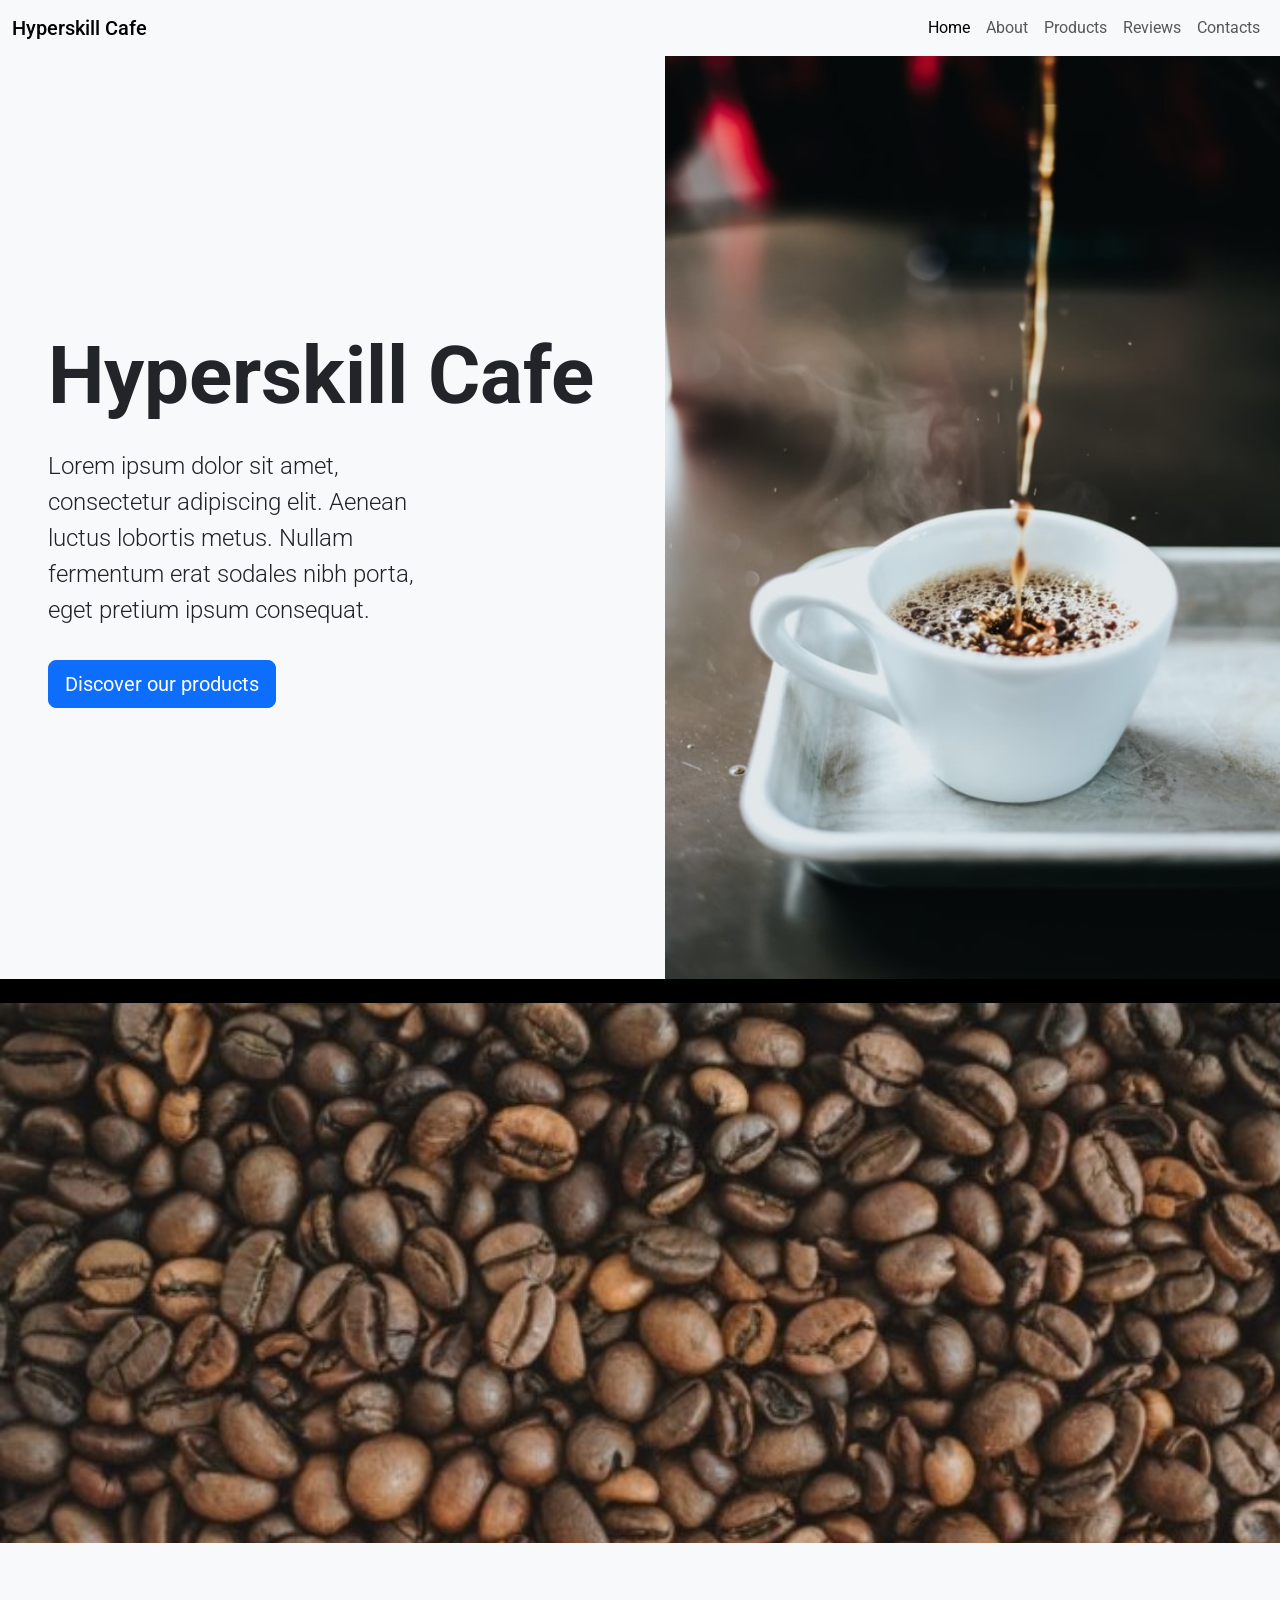
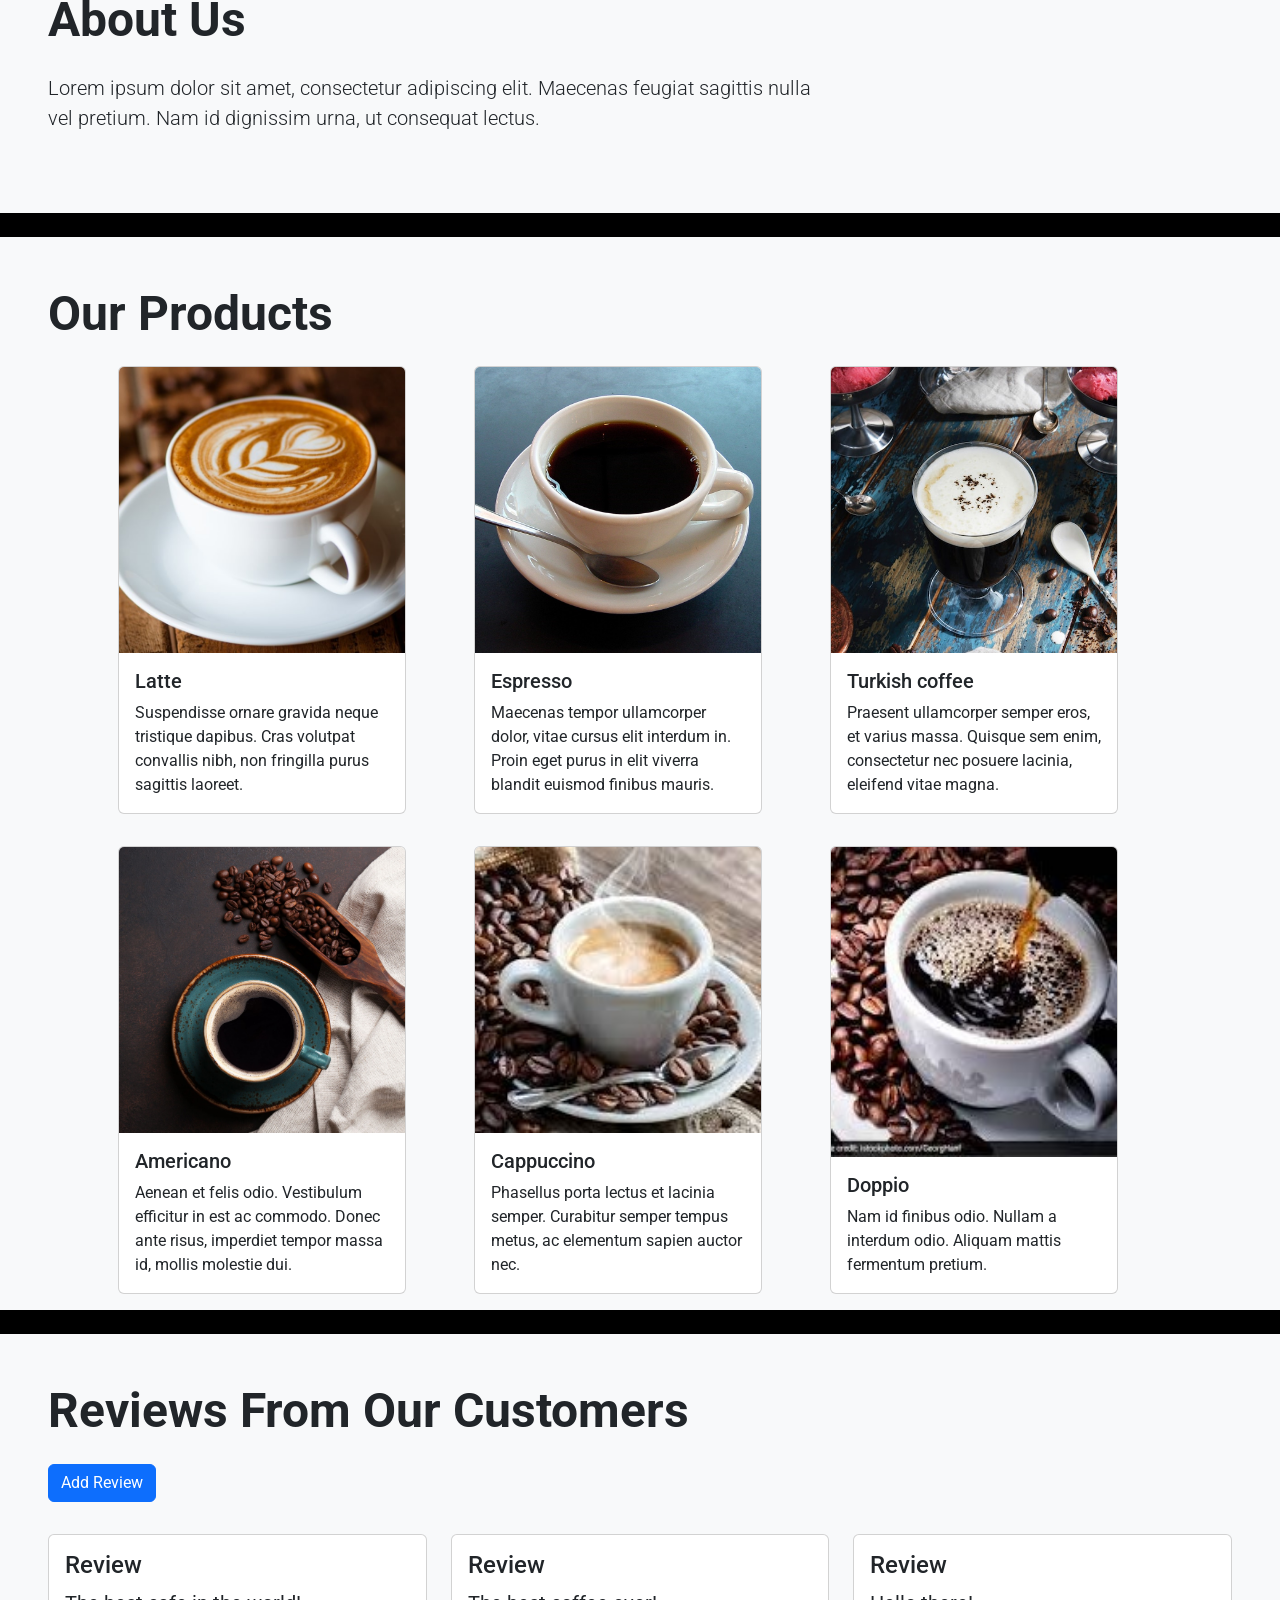
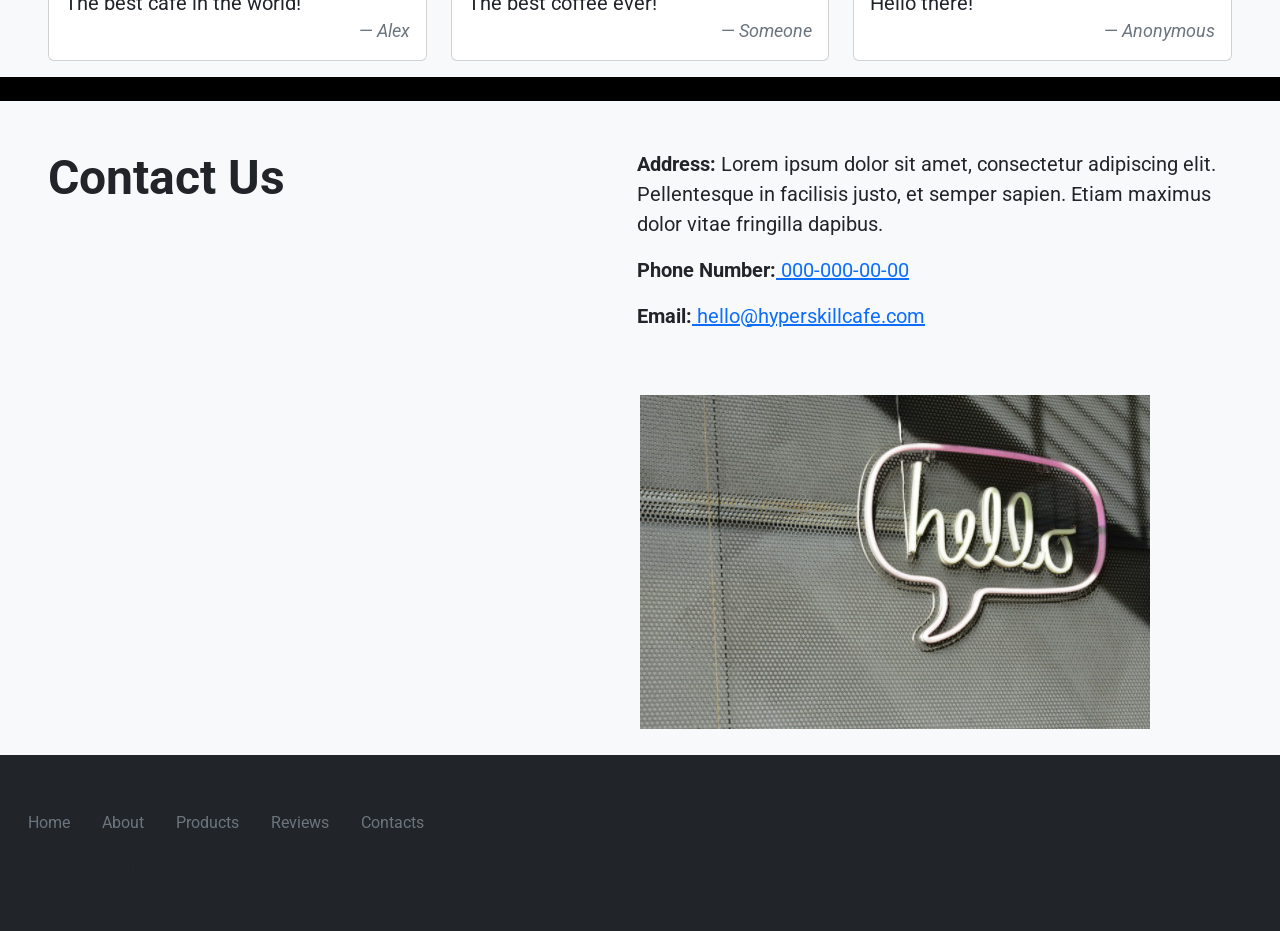
==== index.html @ ee10f549 "1" ====
<!doctype html>
<html lang="en" xmlns="http://www.w3.org/1999/html">

<head>
  <meta charset="UTF-8">
  <meta content="width=device-width, initial-scale=1" name="viewport">
  <title>Hyperskill Cafe</title>
  <link crossorigin="anonymous" href="https://cdn.jsdelivr.net/npm/bootstrap@5.1.3/dist/css/bootstrap.min.css"
        integrity="sha384-1BmE4kWBq78iYhFldvKuhfTAU6auU8tT94WrHftjDbrCEXSU1oBoqyl2QvZ6jIW3" rel="stylesheet">
  <link href="style.css" rel="stylesheet">
  <link href="https://fonts.googleapis.com" rel="preconnect">
  <link crossorigin href="https://fonts.gstatic.com" rel="preconnect">
  <link href="https://fonts.googleapis.com/css2?family=Roboto&display=swap" rel="stylesheet">
</head>
<body class="bg-black">
<header>
  <nav class="navbar navbar-expand-lg navbar-light bg-light">
    <div class="container-fluid">
      <a class="navbar-brand mb-0 h1" href="#home">Hyperskill Cafe</a>
      <button class="navbar-toggler" aria-controls="navbarSupportedContent" aria-expanded="false"
              aria-label="Toggle navigation"
              data-bs-target="#navbarSupportedContent" data-bs-toggle="collapse" type="button">
        <span class="navbar-toggler-icon"></span>
      </button>
      <div id="navbarSupportedContent" class="collapse navbar-collapse">
        <ul class="navbar-nav ms-auto mb-2 mb-lg-0">
          <li class="nav-item">
            <a class="nav-link active" aria-current="page" href="#home">Home</a>
          </li>
          <li class="nav-item">
            <a class="nav-link" href="#about">About</a>
          </li>
          <li class="nav-item">
            <a class="nav-link" href="#products">Products</a>
          </li>
          <li class="nav-item">
            <a class="nav-link" href="#reviews">Reviews</a>
          </li>
          <li class="nav-item">
            <a class="nav-link" href="#contact">Contacts</a>
          </li>
        </ul>
      </div>
    </div>
  </nav>
</header>
<main>
  <div class="container-fluid p-0">
    <!-- Home -->
    <div id=home class="container-fluid d-flex flex-column-reverse flex-md-row p-0 bg-light">
      <div class="container-fluid m-auto p-5">
        <h1 class="display-1 fw-bold">Hyperskill Cafe</h1>
        <p class="col-md-8 py-3 lead fs-4">Lorem ipsum dolor sit amet, consectetur adipiscing elit. Aenean luctus
          lobortis
          metus. Nullam fermentum erat sodales nibh porta, eget pretium ipsum consequat.</p>
        <a href="#products">
          <button class="btn btn-primary btn-lg" type="button">Discover our products</button>
        </a>
      </div>
      <div class="container-fluid p-0">
        <img class="img-fluid w-100" alt="cup of tea on the table" src="media/cafe.jpg">
      </div>
    </div>
    <!-- About -->
    <div id=about class="container-fluid d-flex flex-column p-0 bg-light mt-4">
      <div id="container-about" class="container-fluid p-0 overflow-hidden">
        <img class="img-fluid w-100" alt="coffee beans" src="media/coffee.jpg">
      </div>
      <div class="container-fluid m-auto p-5">
        <h2 class="display-5 fw-bold">About Us</h2>
        <p class="col-md-8 py-3 lead fs-5">Lorem ipsum dolor sit amet, consectetur adipiscing elit. Maecenas feugiat
          sagittis nulla vel pretium. Nam id
          dignissim urna, ut consequat lectus.</p>
      </div>
    </div>
    <!-- Products -->
    <div id="products" class="container-fluid d-flex flex-column p-0 bg-light mt-4">
      <h2 class="display-5 fw-bold pt-5 px-5">Our Products</h2>
      <div class="container px-5">
        <div class="row">
          <div class="col-lg-4 col-md-6 py-3">
            <div class="card h-100" style="width: 18rem;">
              <img class="card-img-top img-fluid h-100" alt="coffee 1" src="media/c1.jpg">
              <div class="card-body">
                <h5 class="card-title">Latte</h5>
                <p class="card-text">Suspendisse ornare gravida neque tristique dapibus. Cras volutpat convallis nibh,
                  non fringilla purus sagittis laoreet.</p>
              </div>
            </div>
          </div>
          <div class="col-lg-4 col-md-6 py-3">
            <div class="card h-100" style="width: 18rem;">
              <img class="card-img-top img-fluid h-100" alt="coffee 2" src="media/c2.jpg">
              <div class="card-body">
                <h5 class="card-title">Espresso</h5>
                <p class="card-text">Maecenas tempor ullamcorper dolor, vitae cursus elit interdum in. Proin eget purus
                  in elit viverra blandit euismod finibus mauris.</p>
              </div>
            </div>
          </div>
          <div class="col-lg-4 col-md-6 py-3">
            <div class="card h-100" style="width: 18rem;">
              <img class="card-img-top img-fluid h-100" alt="coffee 3" src="media/c3.jpg">
              <div class="card-body">
                <h5 class="card-title">Turkish coffee</h5>
                <p class="card-text">Praesent ullamcorper semper eros, et varius massa. Quisque sem enim, consectetur
                  nec posuere lacinia, eleifend vitae magna.</p>
              </div>
            </div>
          </div>
          <div class="col-lg-4 col-md-6 py-3">
            <div class="card h-100" style="width: 18rem;">
              <img class="card-img-top img-fluid h-100" alt="coffee 4" src="media/c4.jpg">
              <div class="card-body">
                <h5 class="card-title">Americano</h5>
                <p class="card-text">Aenean et felis odio. Vestibulum efficitur in est ac commodo. Donec ante risus,
                  imperdiet tempor massa id, mollis molestie dui.</p>
              </div>
            </div>
          </div>
          <div class="col-lg-4 col-md-6 py-3">
            <div class="card h-100" style="width: 18rem;">
              <img class="card-img-top img-fluid h-100" alt="coffee 5" src="media/c5.jpg">
              <div class="card-body">
                <h5 class="card-title">Cappuccino</h5>
                <p class="card-text">Phasellus porta lectus et lacinia semper. Curabitur semper tempus metus, ac
                  elementum sapien auctor nec.</p>
              </div>
            </div>
          </div>
          <div class="col-lg-4 col-md-6 py-3">
            <div class="card h-100" style="width: 18rem;">
              <img class="card-img-top img-fluid h-100" alt="coffee 6" src="media/c6.jpg">
              <div class="card-body">
                <h5 class="card-title">Doppio</h5>
                <p class="card-text">Nam id finibus odio. Nullam a interdum odio. Aliquam mattis fermentum pretium.</p>
              </div>
            </div>
          </div>
        </div>
      </div>
    </div>
    <!-- Reviews -->
    <div id="reviews" class="container-fluid d-flex flex-column p-0 bg-light mt-4">
      <h2 class="display-5 fw-bold pt-5 px-5">Reviews From Our Customers</h2>
      <div class="px-5 my-3">
        <button class="btn btn-primary" aria-controls="collapseReview" aria-expanded="false"
                data-bs-target="#collapseReview"
                data-bs-toggle="collapse" type="button">Add Review
        </button>
      </div>
      <div id="collapseReview" class="collapse">
        <div class="px-5">
          <div class="card card-body p-3">
            <form id="reviewsForm" class="row g-3">
              <div class="mb-3 col-md-4">
                <label class="form-label" for="reviewTitle">Title</label>
                <input id="reviewTitle" class="form-control" type="text" required>
              </div>
              <div class="mb-3 col-md-4">
                <label class="form-label" for="reviewText">Comment</label>
                <input id="reviewText" class="form-control" type="text" required>
              </div>
              <div class="mb-3 col-md-4">
                <label class="form-label" for="reviewName">Name</label>
                <input id="reviewName" class="form-control" type="text">
              </div>
              <div class="col-12">
                <button id="reviewButton" class="btn btn-primary" type="submit">Submit</button>
              </div>
            </form>
          </div>
        </div>
      </div>
      <div class="px-5">
        <div id=reviewsRow class="row">
          <div class="col-lg-4 col-md-6 py-3">
            <div class="card h-100">
              <div class="card-body">
                <h4 class="card-title">Review</h4>
                <blockquote class="blockquote mb-0">
                  <p class="card-text">The best cafe in the world!</p>
                  <footer class="text-end blockquote-footer"><i>Alex</i></footer>
                </blockquote>
              </div>
            </div>
          </div>
          <div class="col-lg-4 col-md-6 py-3">
            <div class="card h-100">
              <div class="card-body">
                <h4 class="card-title">Review</h4>
                <blockquote class="blockquote mb-0">
                  <p class="card-text">The best coffee ever!</p>
                  <footer class="text-end blockquote-footer"><i>Someone</i></footer>
                </blockquote>
              </div>
            </div>
          </div>
          <div class="col-lg-4 col-md-6 py-3">
            <div class="card h-100">
              <div class="card-body">
                <h4 class="card-title">Review</h4>
                <blockquote class="blockquote mb-0">
                  <p class="card-text">Hello there!</p>
                  <footer class="text-end blockquote-footer"><i>Anonymous</i></footer>
                </blockquote>
              </div>
            </div>
          </div>
        </div>
      </div>
    </div>
    <!-- Contacts -->
    <div id="contact" class="container-fluid d-flex flex-column p-0 bg-light mt-4">
      <div class="container-fluid d-md-flex justify-content-between p-5">
        <h2 class="w-100 mb-3 fw-bold display-5">Contact Us</h2>
        <div class="fs-5 container ps-0">
          <p class="fs-5"><b>Address:</b> Lorem ipsum dolor sit amet, consectetur adipiscing elit. Pellentesque in
            facilisis justo,
            et
            semper sapien. Etiam maximus dolor vitae fringilla dapibus.</p>
          <p class="fs-5"><b>Phone Number:</b><a href="tel:000-000-00-00"> 000-000-00-00</a></p>
          <p class="fs-5"><b>Email:</b><a href="mailto:hello@hyperskillcafe.com"> hello@hyperskillcafe.com</a></p>
        </div>
      </div>
      <div class="container-fluid d-md-flex p-0">
        <div class="ratio ratio-16x9">
          <iframe src="https://www.google.com/maps/embed" loading="lazy"></iframe>
        </div>
        <div class="container-fluid p-0">
          <img class="img-fluid" src="media/contacts_hello.jpg" alt="Hello">
        </div>
      </div>
    </div>
  </div>
</main>
<footer id="footer" class="footer bg-dark">
  <div class="container-fluid pt-5 pb-3">
    <ul class="nav">
      <li class="nav-item">
        <a class="nav-link link-secondary" href="#home">Home</a>
      </li>
      <li class="nav-item">
        <a class="nav-link link-secondary" href="#about">About</a>
      </li>
      <li class="nav-item">
        <a class="nav-link link-secondary" href="#products">Products</a>
      </li>
      <li class="nav-item">
        <a class="nav-link link-secondary" href="#reviews">Reviews</a>
      </li>
      <li class="nav-item">
        <a class="nav-link link-secondary" aria-current="page" href="#contact">Contacts</a>
      </li>
    </ul>
  </div>
  <div class="container-fluid pb-5 px-4">
    <span class="text-muted px-1">2021 Hyperskill Cafe</span>
  </div>
</footer>
<script crossorigin="anonymous"
        integrity="sha384-ka7Sk0Gln4gmtz2MlQnikT1wXgYsOg+OMhuP+IlRH9sENBO0LRn5q+8nbTov4+1p"
        src="https://cdn.jsdelivr.net/npm/bootstrap@5.1.3/dist/js/bootstrap.bundle.min.js"></script>
<script src="script.js"></script>
</body>
</html>
---- style.css ----
body {
  font-family: 'Roboto', sans-serif;
}

#container-about {
  height: 60vh;
}
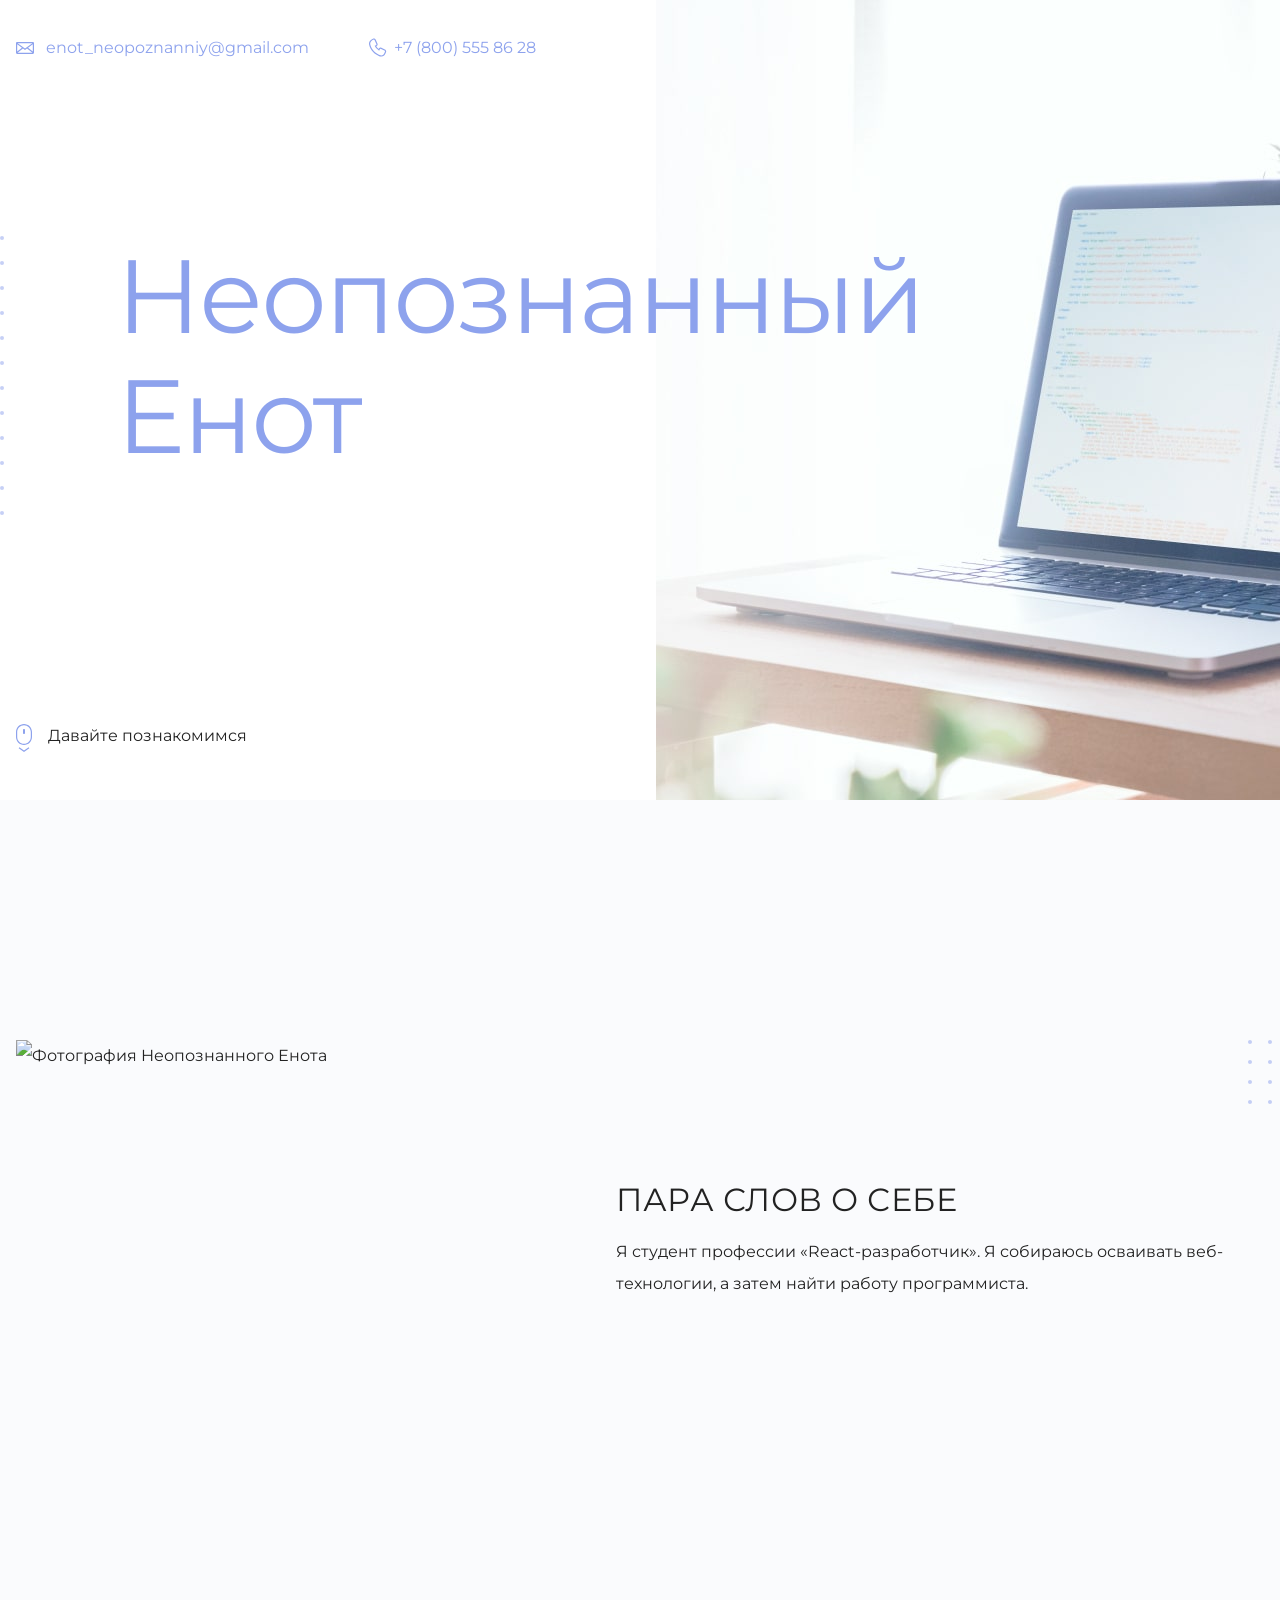
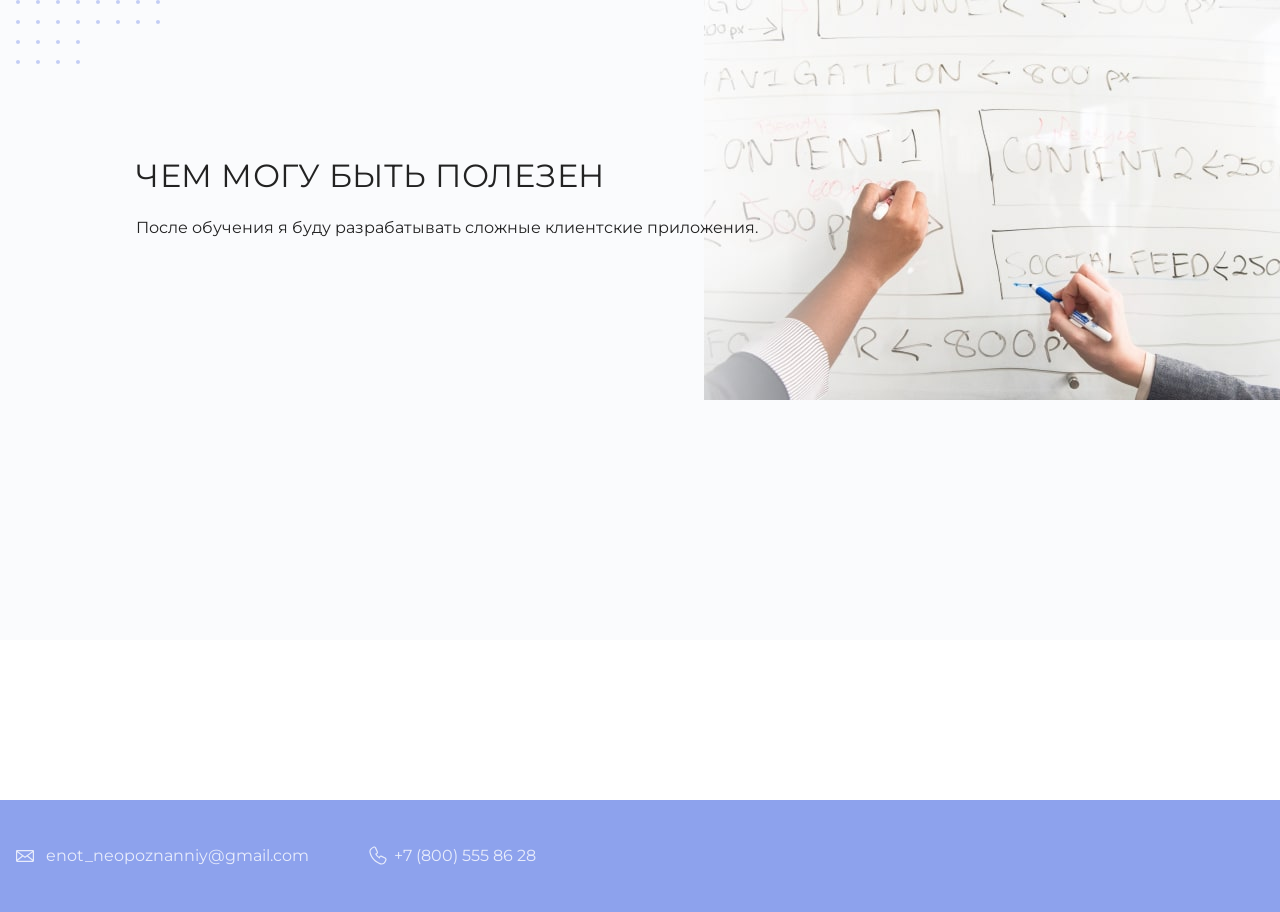
==== commit de88de6a: "github task" ====
--- a/index.html
+++ b/index.html
@@ -1,266 +1,51 @@
-<!doctype html>
-<html lang="en" xmlns="http://www.w3.org/1999/html">
+<!DOCTYPE html>
+<html lang="ru">
+  <head>
+    <meta charset="UTF-8">
+    <link rel="stylesheet" href="style.css">
+    <link href="https://fonts.googleapis.com/css?family=Montserrat:400,500,700|Old+Standard+TT&display=swap&subset=cyrillic" rel="stylesheet">
+    <title>Сайт-портфолио</title>
+  </head>
 
-<head>
-  <meta charset="UTF-8">
-  <meta content="width=device-width, initial-scale=1" name="viewport">
-  <title>Hyperskill Cafe</title>
-  <link crossorigin="anonymous" href="https://cdn.jsdelivr.net/npm/bootstrap@5.1.3/dist/css/bootstrap.min.css"
-        integrity="sha384-1BmE4kWBq78iYhFldvKuhfTAU6auU8tT94WrHftjDbrCEXSU1oBoqyl2QvZ6jIW3" rel="stylesheet">
-  <link href="style.css" rel="stylesheet">
-  <link href="https://fonts.googleapis.com" rel="preconnect">
-  <link crossorigin href="https://fonts.gstatic.com" rel="preconnect">
-  <link href="https://fonts.googleapis.com/css2?family=Roboto&display=swap" rel="stylesheet">
-</head>
-<body class="bg-black">
-<header>
-  <nav class="navbar navbar-expand-lg navbar-light bg-light">
-    <div class="container-fluid">
-      <a class="navbar-brand mb-0 h1" href="#home">Hyperskill Cafe</a>
-      <button class="navbar-toggler" aria-controls="navbarSupportedContent" aria-expanded="false"
-              aria-label="Toggle navigation"
-              data-bs-target="#navbarSupportedContent" data-bs-toggle="collapse" type="button">
-        <span class="navbar-toggler-icon"></span>
-      </button>
-      <div id="navbarSupportedContent" class="collapse navbar-collapse">
-        <ul class="navbar-nav ms-auto mb-2 mb-lg-0">
-          <li class="nav-item">
-            <a class="nav-link active" aria-current="page" href="#home">Home</a>
-          </li>
-          <li class="nav-item">
-            <a class="nav-link" href="#about">About</a>
-          </li>
-          <li class="nav-item">
-            <a class="nav-link" href="#products">Products</a>
-          </li>
-          <li class="nav-item">
-            <a class="nav-link" href="#reviews">Reviews</a>
-          </li>
-          <li class="nav-item">
-            <a class="nav-link" href="#contact">Contacts</a>
-          </li>
-        </ul>
+  <body>
+    <header class="page-header">
+      <div class="container">
+        <a class="header-email" href="mailto:enot_neopoznanniy@gmail.com">enot_neopoznanniy@gmail.com</a>
+        <a class="header-phone" href="tel:+78005558628">+7 (800) 555 86 28</a>
       </div>
-    </div>
-  </nav>
-</header>
-<main>
-  <div class="container-fluid p-0">
-    <!-- Home -->
-    <div id=home class="container-fluid d-flex flex-column-reverse flex-md-row p-0 bg-light">
-      <div class="container-fluid m-auto p-5">
-        <h1 class="display-1 fw-bold">Hyperskill Cafe</h1>
-        <p class="col-md-8 py-3 lead fs-4">Lorem ipsum dolor sit amet, consectetur adipiscing elit. Aenean luctus
-          lobortis
-          metus. Nullam fermentum erat sodales nibh porta, eget pretium ipsum consequat.</p>
-        <a href="#products">
-          <button class="btn btn-primary btn-lg" type="button">Discover our products</button>
+    </header>
+
+    <main>
+      <section class="hero-image">
+        <div class="container">
+          <h1 class="heading">Неопознанный Енот</h1>
+          <p><!-- Тут ваш id на сайте Академии --></p>
+        </div>
+      </section>
+
+      <section class="intro">
+        <div class="container">
+          <h2 class="subheading">Давайте познакомимся</h2>
+          <figure class="user-image">
+            <img src="files/user.jpg" width="928" height="536" alt="Фотография Неопознанного Енота">
+          </figure>
+          <div>
+            <h3>Пара слов о себе</h3>
+            <p>Я студент профессии «React-разработчик». Я собираюсь осваивать веб-технологии, а затем найти работу программиста.</p>
+          </div>
+          <div>
+            <h3>Чем могу быть полезен</h3>
+            <p>После обучения я буду разрабатывать сложные клиентские приложения.</p>
+          </div>
+      </section>
+    </main>
+
+    <footer class="page-footer">
+      <div class="container">
+        <a class="footer-email" href="mailto:enot_neopoznanniy@gmail.com">enot_neopoznanniy@gmail.com</a>
+        <a class="footer-phone" href="tel:+78005558628">+7 (800) 555 86 28
         </a>
       </div>
-      <div class="container-fluid p-0">
-        <img class="img-fluid w-100" alt="cup of tea on the table" src="media/cafe.jpg">
-      </div>
-    </div>
-    <!-- About -->
-    <div id=about class="container-fluid d-flex flex-column p-0 bg-light mt-4">
-      <div id="container-about" class="container-fluid p-0 overflow-hidden">
-        <img class="img-fluid w-100" alt="coffee beans" src="media/coffee.jpg">
-      </div>
-      <div class="container-fluid m-auto p-5">
-        <h2 class="display-5 fw-bold">About Us</h2>
-        <p class="col-md-8 py-3 lead fs-5">Lorem ipsum dolor sit amet, consectetur adipiscing elit. Maecenas feugiat
-          sagittis nulla vel pretium. Nam id
-          dignissim urna, ut consequat lectus.</p>
-      </div>
-    </div>
-    <!-- Products -->
-    <div id="products" class="container-fluid d-flex flex-column p-0 bg-light mt-4">
-      <h2 class="display-5 fw-bold pt-5 px-5">Our Products</h2>
-      <div class="container px-5">
-        <div class="row">
-          <div class="col-lg-4 col-md-6 py-3">
-            <div class="card h-100" style="width: 18rem;">
-              <img class="card-img-top img-fluid h-100" alt="coffee 1" src="media/c1.jpg">
-              <div class="card-body">
-                <h5 class="card-title">Latte</h5>
-                <p class="card-text">Suspendisse ornare gravida neque tristique dapibus. Cras volutpat convallis nibh,
-                  non fringilla purus sagittis laoreet.</p>
-              </div>
-            </div>
-          </div>
-          <div class="col-lg-4 col-md-6 py-3">
-            <div class="card h-100" style="width: 18rem;">
-              <img class="card-img-top img-fluid h-100" alt="coffee 2" src="media/c2.jpg">
-              <div class="card-body">
-                <h5 class="card-title">Espresso</h5>
-                <p class="card-text">Maecenas tempor ullamcorper dolor, vitae cursus elit interdum in. Proin eget purus
-                  in elit viverra blandit euismod finibus mauris.</p>
-              </div>
-            </div>
-          </div>
-          <div class="col-lg-4 col-md-6 py-3">
-            <div class="card h-100" style="width: 18rem;">
-              <img class="card-img-top img-fluid h-100" alt="coffee 3" src="media/c3.jpg">
-              <div class="card-body">
-                <h5 class="card-title">Turkish coffee</h5>
-                <p class="card-text">Praesent ullamcorper semper eros, et varius massa. Quisque sem enim, consectetur
-                  nec posuere lacinia, eleifend vitae magna.</p>
-              </div>
-            </div>
-          </div>
-          <div class="col-lg-4 col-md-6 py-3">
-            <div class="card h-100" style="width: 18rem;">
-              <img class="card-img-top img-fluid h-100" alt="coffee 4" src="media/c4.jpg">
-              <div class="card-body">
-                <h5 class="card-title">Americano</h5>
-                <p class="card-text">Aenean et felis odio. Vestibulum efficitur in est ac commodo. Donec ante risus,
-                  imperdiet tempor massa id, mollis molestie dui.</p>
-              </div>
-            </div>
-          </div>
-          <div class="col-lg-4 col-md-6 py-3">
-            <div class="card h-100" style="width: 18rem;">
-              <img class="card-img-top img-fluid h-100" alt="coffee 5" src="media/c5.jpg">
-              <div class="card-body">
-                <h5 class="card-title">Cappuccino</h5>
-                <p class="card-text">Phasellus porta lectus et lacinia semper. Curabitur semper tempus metus, ac
-                  elementum sapien auctor nec.</p>
-              </div>
-            </div>
-          </div>
-          <div class="col-lg-4 col-md-6 py-3">
-            <div class="card h-100" style="width: 18rem;">
-              <img class="card-img-top img-fluid h-100" alt="coffee 6" src="media/c6.jpg">
-              <div class="card-body">
-                <h5 class="card-title">Doppio</h5>
-                <p class="card-text">Nam id finibus odio. Nullam a interdum odio. Aliquam mattis fermentum pretium.</p>
-              </div>
-            </div>
-          </div>
-        </div>
-      </div>
-    </div>
-    <!-- Reviews -->
-    <div id="reviews" class="container-fluid d-flex flex-column p-0 bg-light mt-4">
-      <h2 class="display-5 fw-bold pt-5 px-5">Reviews From Our Customers</h2>
-      <div class="px-5 my-3">
-        <button class="btn btn-primary" aria-controls="collapseReview" aria-expanded="false"
-                data-bs-target="#collapseReview"
-                data-bs-toggle="collapse" type="button">Add Review
-        </button>
-      </div>
-      <div id="collapseReview" class="collapse">
-        <div class="px-5">
-          <div class="card card-body p-3">
-            <form id="reviewsForm" class="row g-3">
-              <div class="mb-3 col-md-4">
-                <label class="form-label" for="reviewTitle">Title</label>
-                <input id="reviewTitle" class="form-control" type="text" required>
-              </div>
-              <div class="mb-3 col-md-4">
-                <label class="form-label" for="reviewText">Comment</label>
-                <input id="reviewText" class="form-control" type="text" required>
-              </div>
-              <div class="mb-3 col-md-4">
-                <label class="form-label" for="reviewName">Name</label>
-                <input id="reviewName" class="form-control" type="text">
-              </div>
-              <div class="col-12">
-                <button id="reviewButton" class="btn btn-primary" type="submit">Submit</button>
-              </div>
-            </form>
-          </div>
-        </div>
-      </div>
-      <div class="px-5">
-        <div id=reviewsRow class="row">
-          <div class="col-lg-4 col-md-6 py-3">
-            <div class="card h-100">
-              <div class="card-body">
-                <h4 class="card-title">Review</h4>
-                <blockquote class="blockquote mb-0">
-                  <p class="card-text">The best cafe in the world!</p>
-                  <footer class="text-end blockquote-footer"><i>Alex</i></footer>
-                </blockquote>
-              </div>
-            </div>
-          </div>
-          <div class="col-lg-4 col-md-6 py-3">
-            <div class="card h-100">
-              <div class="card-body">
-                <h4 class="card-title">Review</h4>
-                <blockquote class="blockquote mb-0">
-                  <p class="card-text">The best coffee ever!</p>
-                  <footer class="text-end blockquote-footer"><i>Someone</i></footer>
-                </blockquote>
-              </div>
-            </div>
-          </div>
-          <div class="col-lg-4 col-md-6 py-3">
-            <div class="card h-100">
-              <div class="card-body">
-                <h4 class="card-title">Review</h4>
-                <blockquote class="blockquote mb-0">
-                  <p class="card-text">Hello there!</p>
-                  <footer class="text-end blockquote-footer"><i>Anonymous</i></footer>
-                </blockquote>
-              </div>
-            </div>
-          </div>
-        </div>
-      </div>
-    </div>
-    <!-- Contacts -->
-    <div id="contact" class="container-fluid d-flex flex-column p-0 bg-light mt-4">
-      <div class="container-fluid d-md-flex justify-content-between p-5">
-        <h2 class="w-100 mb-3 fw-bold display-5">Contact Us</h2>
-        <div class="fs-5 container ps-0">
-          <p class="fs-5"><b>Address:</b> Lorem ipsum dolor sit amet, consectetur adipiscing elit. Pellentesque in
-            facilisis justo,
-            et
-            semper sapien. Etiam maximus dolor vitae fringilla dapibus.</p>
-          <p class="fs-5"><b>Phone Number:</b><a href="tel:000-000-00-00"> 000-000-00-00</a></p>
-          <p class="fs-5"><b>Email:</b><a href="mailto:hello@hyperskillcafe.com"> hello@hyperskillcafe.com</a></p>
-        </div>
-      </div>
-      <div class="container-fluid d-md-flex p-0">
-        <div class="ratio ratio-16x9">
-          <iframe src="https://www.google.com/maps/embed" loading="lazy"></iframe>
-        </div>
-        <div class="container-fluid p-0">
-          <img class="img-fluid" src="media/contacts_hello.jpg" alt="Hello">
-        </div>
-      </div>
-    </div>
-  </div>
-</main>
-<footer id="footer" class="footer bg-dark">
-  <div class="container-fluid pt-5 pb-3">
-    <ul class="nav">
-      <li class="nav-item">
-        <a class="nav-link link-secondary" href="#home">Home</a>
-      </li>
-      <li class="nav-item">
-        <a class="nav-link link-secondary" href="#about">About</a>
-      </li>
-      <li class="nav-item">
-        <a class="nav-link link-secondary" href="#products">Products</a>
-      </li>
-      <li class="nav-item">
-        <a class="nav-link link-secondary" href="#reviews">Reviews</a>
-      </li>
-      <li class="nav-item">
-        <a class="nav-link link-secondary" aria-current="page" href="#contact">Contacts</a>
-      </li>
-    </ul>
-  </div>
-  <div class="container-fluid pb-5 px-4">
-    <span class="text-muted px-1">2021 Hyperskill Cafe</span>
-  </div>
-</footer>
-<script crossorigin="anonymous"
-        integrity="sha384-ka7Sk0Gln4gmtz2MlQnikT1wXgYsOg+OMhuP+IlRH9sENBO0LRn5q+8nbTov4+1p"
-        src="https://cdn.jsdelivr.net/npm/bootstrap@5.1.3/dist/js/bootstrap.bundle.min.js"></script>
-<script src="script.js"></script>
-</body>
-</html>
+    </footer>
+  </body>
+</html>
--- a/style.css
+++ b/style.css
@@ -1,7 +1,355 @@
 body {
-  font-family: 'Roboto', sans-serif;
-}
-
-#container-about {
-  height: 60vh;
-}
+  position: relative;
+  margin: 0;
+  min-width: 1408px;
+  font-family: "Montserrat", "Helvetica", "Arial", sans-serif;
+  font-size: 16px;
+  line-height: 32px;
+  color: #222222;
+  background-image: url("img/hero-bg.jpg");
+  background-repeat: no-repeat;
+  background-position-y: top;
+  background-position-x: calc(50vw + 16px);
+}
+
+.container {
+  max-width: 1408px;
+  margin: 0 auto;
+  padding: 0 16px;
+}
+
+.page-header {
+  margin: 0 0 140px;
+  padding: 32px 0;
+}
+
+.page-header a {
+  margin-right: 56px;
+  padding-bottom: 10px;
+  padding-top: 10px;
+  color: #8da2ed;
+  text-decoration: none;
+  background-repeat: no-repeat;
+  background-position: left;
+}
+
+.page-header a:focus,
+.page-header a:hover {
+  border-bottom: 1px solid #8da2ed;
+  filter: hue-rotate(50deg);
+}
+
+.page-header a:active {
+  filter: hue-rotate(0);
+  opacity: 0.6;
+}
+
+.header-email {
+  padding-left: 30px;
+  background-image: url("img/icon-email-header.svg");
+}
+
+.header-phone {
+  padding-left: 25px;
+  background-image: url("img/icon-phone-header.svg");
+}
+
+.hero-image {
+  position: relative;
+  height: 564px;
+}
+
+.hero-image .container {
+  padding-left: 0;
+  padding-right: 0;
+  background-image: url("img/dotted-border-v.svg");
+  background-repeat: repeat-y;
+  background-position: top left;
+}
+
+.heading {
+  margin: 0 0 40px;
+  padding-left: 116px;
+  width: 928px;
+  font-size: 104px;
+  line-height: 120px;
+  letter-spacing: -2px;
+  font-weight: 400;
+  color: #8da2ed;
+}
+
+.hero-image p {
+  margin: 0;
+  padding-left: 128px;
+  padding-bottom: 16px;
+  font-size: 32px;
+  line-height: 48px;
+}
+
+.intro {
+  margin: 0 0 160px;
+  padding-top: 240px;
+  padding-bottom: 80px;
+  background-color: #fafbfd;
+}
+
+.subheading {
+  margin: 0 0 56px;
+  font-size: 72px;
+  line-height: 104px;
+  font-weight: 400;
+  color: #8da2ed;
+}
+
+.intro .container {
+  position: relative;
+}
+
+.intro .subheading {
+  position: absolute;
+  top: -320px;
+  left: 48px;
+  font-size: 16px;
+  line-height: 32px;
+  color: #222222;
+}
+
+.intro .subheading::before {
+  position: absolute;
+  content: "";
+  top: 4px;
+  left: -32px;
+  width: 16px;
+  height: 28px;
+  background-image: url("img/icon-scroll.svg");
+  background-repeat: no-repeat;
+}
+
+.user-image {
+  margin: 0 0 32px;
+  position: absolute;
+  top: 0;
+  left: 0;
+}
+
+.user-image img {
+  width: 688px;
+  height: 400px;
+  margin-left: 16px;
+  object-fit: cover;
+}
+
+.intro .container div {
+  position: relative;
+  display: flex;
+  flex-direction: column;
+  justify-content: center;
+  margin: 0 120px 160px;
+  min-height: 400px;
+}
+
+.intro .user-image + div {
+  margin-left: 600px;
+}
+
+.intro .container > div::before,
+.intro .container > div::after {
+  position: absolute;
+  content: "";
+  background-repeat: no-repeat;
+}
+
+.intro .container div:nth-of-type(1)::before {
+  top: 0;
+  right: -120px;
+  width: 144px;
+  height: 64px;
+  background-image: url("img/decor-dots1.svg");
+}
+
+.intro .container div:nth-of-type(2)::before {
+  top: 0;
+  left: -120px;
+  width: 144px;
+  height: 64px;
+  background-image: url("img/decor-dots2.svg");
+}
+
+.intro h3 {
+  margin: 0 0 16px;
+  width: 688px;
+  font-size: 32px;
+  line-height: 40px;
+  font-weight: 400;
+  letter-spacing: 0.5px;
+  text-transform: uppercase;
+}
+
+.intro p {
+  margin: 0;
+  width: 688px;
+}
+
+.intro .container div:nth-of-type(2) {
+  margin-right: 0;
+  background-image: url("img/abilities.jpg");
+  background-position: right;
+  background-repeat: no-repeat;
+}
+
+.intro .container .skills {
+  min-height: unset;
+}
+
+.skills::before {
+  top: 0;
+  right: -120px;
+  width: 64px;
+  height: 64px;
+  background-image: url("img/decor-dots3.svg");
+}
+
+.skills::after {
+  bottom: -56px;
+  left: -120px;
+  width: 64px;
+  height: 24px;
+  background-image: url("img/decor-dots4.svg");
+}
+
+.skills h3 {
+  margin-bottom: 56px;
+}
+
+.skills-list {
+  position: relative;
+  display: flex;
+  margin: 0;
+  padding: 0;
+}
+
+.skills-list dt {
+  flex-shrink: 0;
+  padding-left: 82px;
+  width: 480px;
+  height: 72px;
+  font-size: 24px;
+  letter-spacing: 1px;
+  background-repeat: no-repeat;
+  background-position: left;
+}
+
+.skill-html {
+  background-image: url("img/icon-html.svg");
+}
+
+.skill-css {
+  margin-left: 48px;
+  background-image: url("img/icon-css.svg");
+}
+
+.level {
+  position: absolute;
+  top: 32px;
+  margin: 4px 0 16px;
+  padding: 0;
+  height: 32px;
+  width: 478px;
+  font-size: 0;
+  background-color: #ffffff;
+  border: 1px solid #dee5fb;
+}
+
+.skill-html + .level {
+  left: 82px;
+}
+
+.skill-css + .level {
+  left: 690px;
+}
+
+.skills .level div {
+  margin: 4px;
+  height: 24px;
+  min-height: unset;
+  background-color: #8da2ed;
+  background-image: url("img/progress-pattern.svg");
+}
+
+.button {
+  position: relative;
+  margin: auto 72px -10px;
+  padding: 10px 0 10px 28px;
+  display: block;
+  font-size: 20px;
+  letter-spacing: 0.5px;
+  text-decoration: none;
+  text-transform: uppercase;
+  color: #8da2ed;
+  border: 1px solid #8da2ed;
+}
+
+.button::before {
+  position: absolute;
+  content: "";
+  width: 20px;
+  height: 20px;
+  top: 14px;
+  left: 29px;
+  background-image: url("img/icon-open-page.svg");
+}
+
+.button:focus,
+.button:hover {
+  margin-bottom: -10px;
+  color: #ffffff;
+  border-color: #c98ded;
+  background-color: #c98ded;
+  transition: border-color 150ms, background-color 150ms;
+}
+
+.button:active {
+  opacity: 0.6;
+}
+
+.button:focus::before,
+.button:hover::before,
+.button:active::before {
+  filter: brightness(100);
+}
+
+.page-footer {
+  padding: 40px 0;
+  background-color: #8da2ed;
+}
+
+.page-footer a {
+  margin-right: 56px;
+  padding-bottom: 10px;
+  padding-top: 10px;
+  color: #ffffff;
+  text-decoration: none;
+  background-repeat: no-repeat;
+  background-position: left;
+  opacity: 0.8;
+}
+
+.page-footer a:focus,
+.page-footer a:hover {
+  opacity: 1;
+  border-bottom: 1px solid #ffffff;
+}
+
+.page-footer a:active {
+  opacity: 0.6;
+}
+
+.footer-email {
+  padding-left: 30px;
+  background-image: url("img/icon-email-footer.svg");
+}
+
+.footer-phone {
+  padding-left: 25px;
+  background-image: url("img/icon-phone-footer.svg");
+}
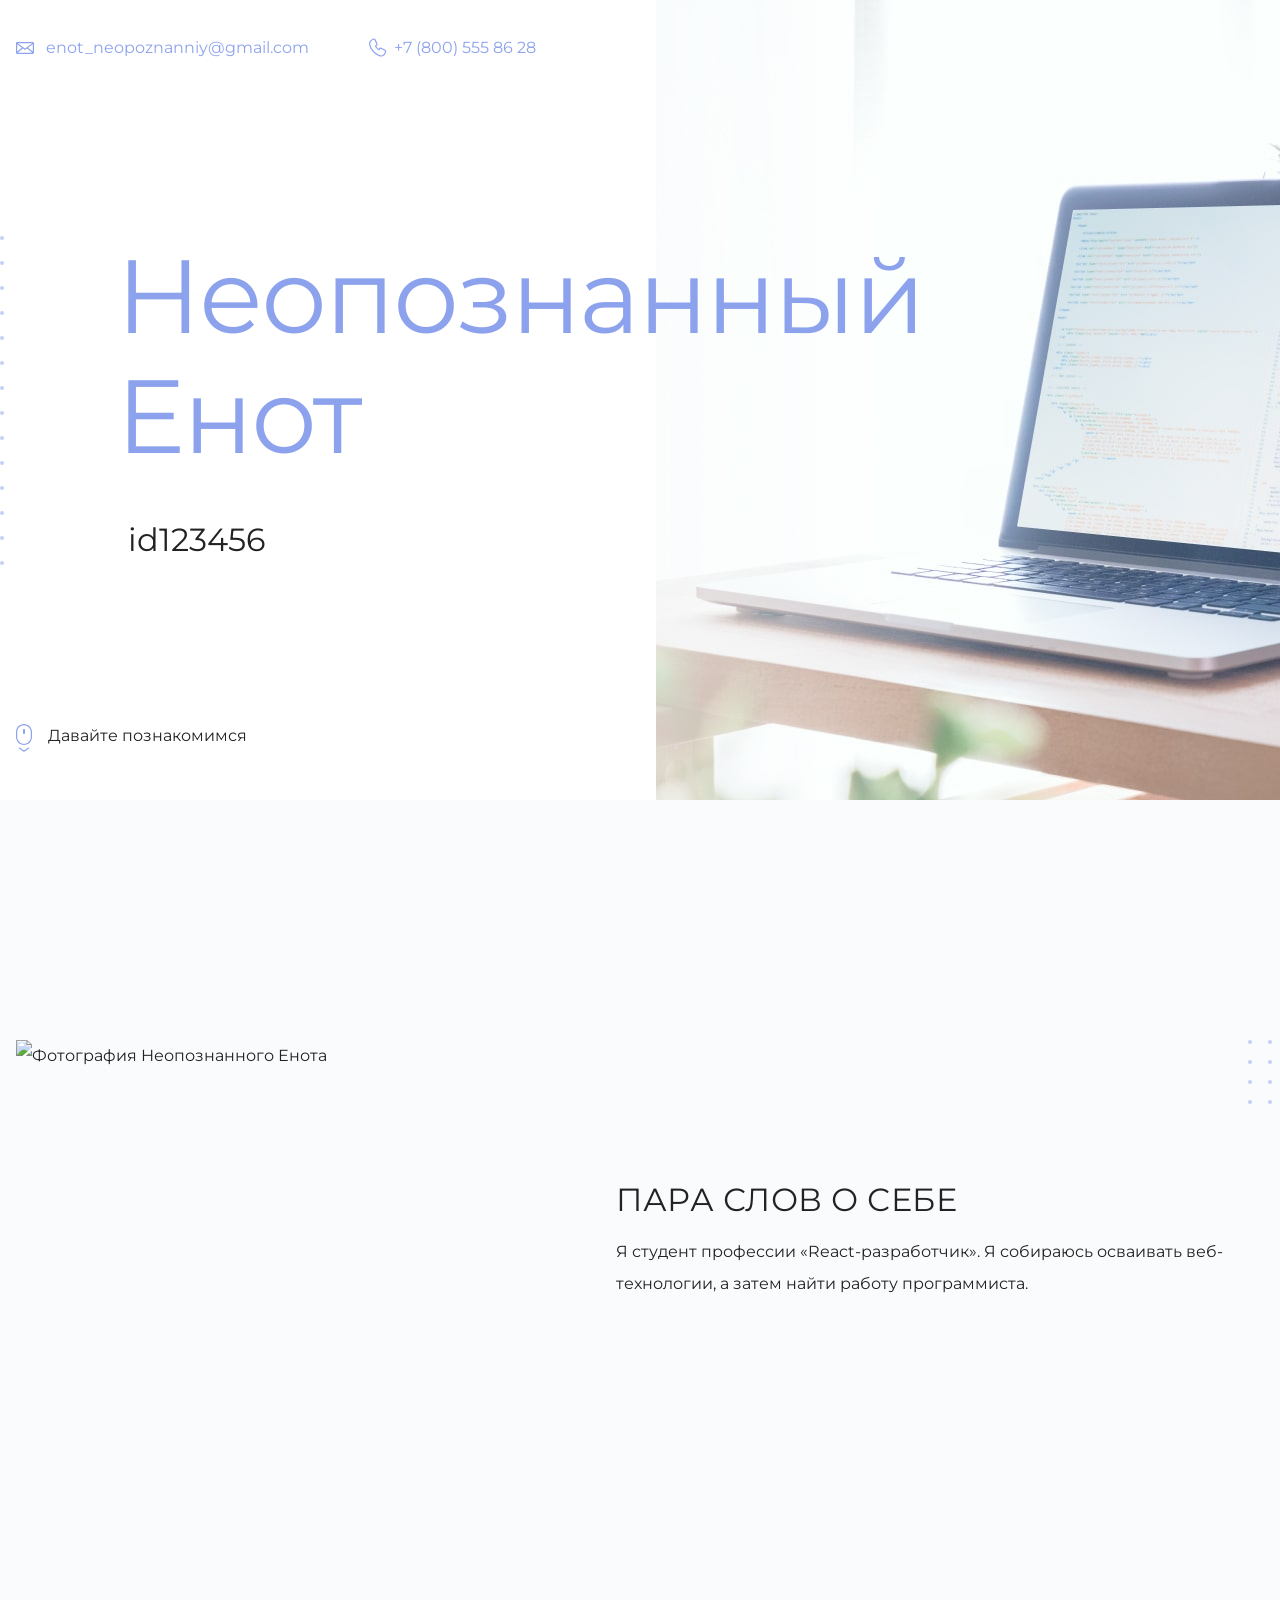
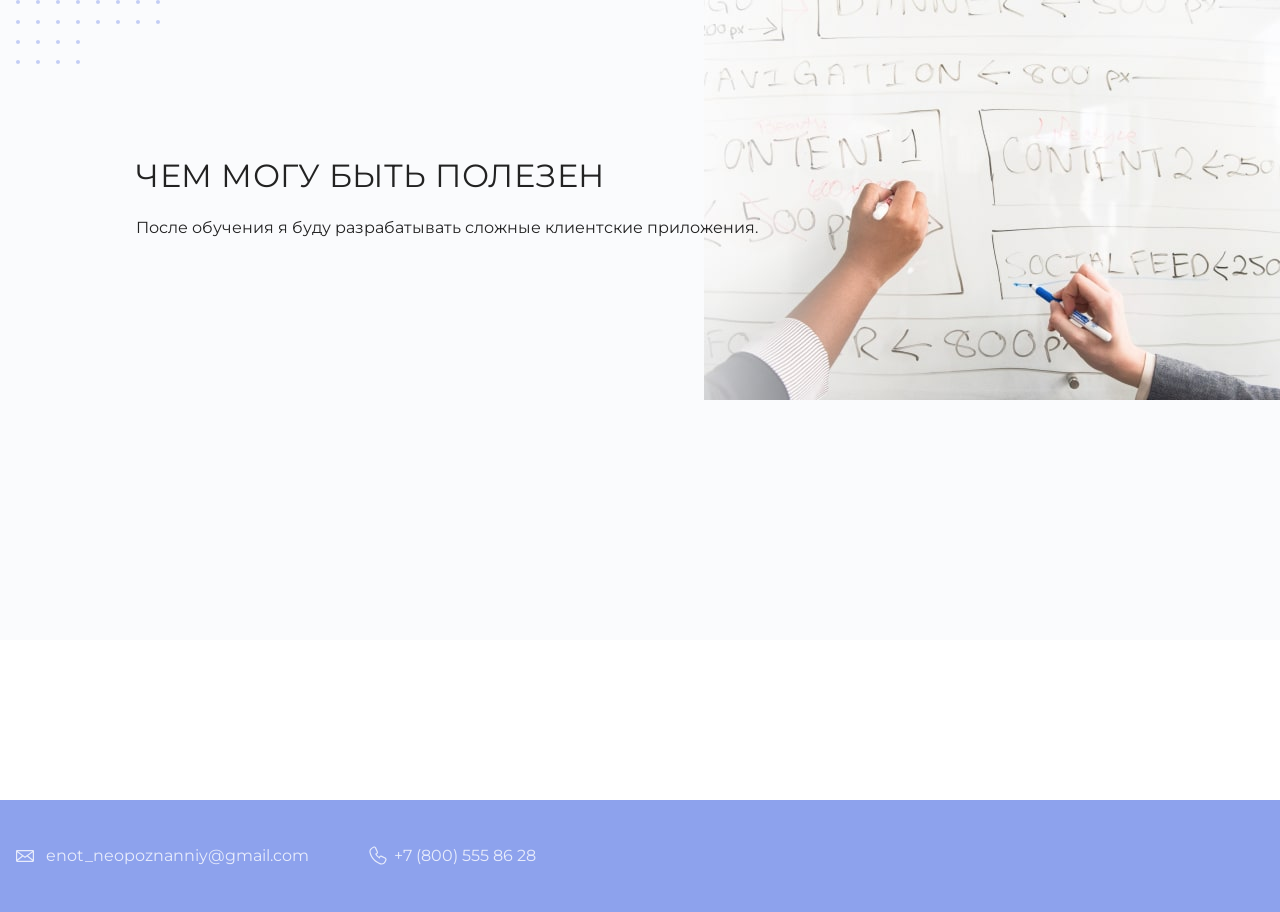
==== commit 9fe6c013: "set id" ====
--- a/index.html
+++ b/index.html
@@ -19,7 +19,7 @@
       <section class="hero-image">
         <div class="container">
           <h1 class="heading">Неопознанный Енот</h1>
-          <p><!-- Тут ваш id на сайте Академии --></p>
+          <p>id123456</p>
         </div>
       </section>
 
@@ -48,4 +48,4 @@
       </div>
     </footer>
   </body>
-</html>+</html>
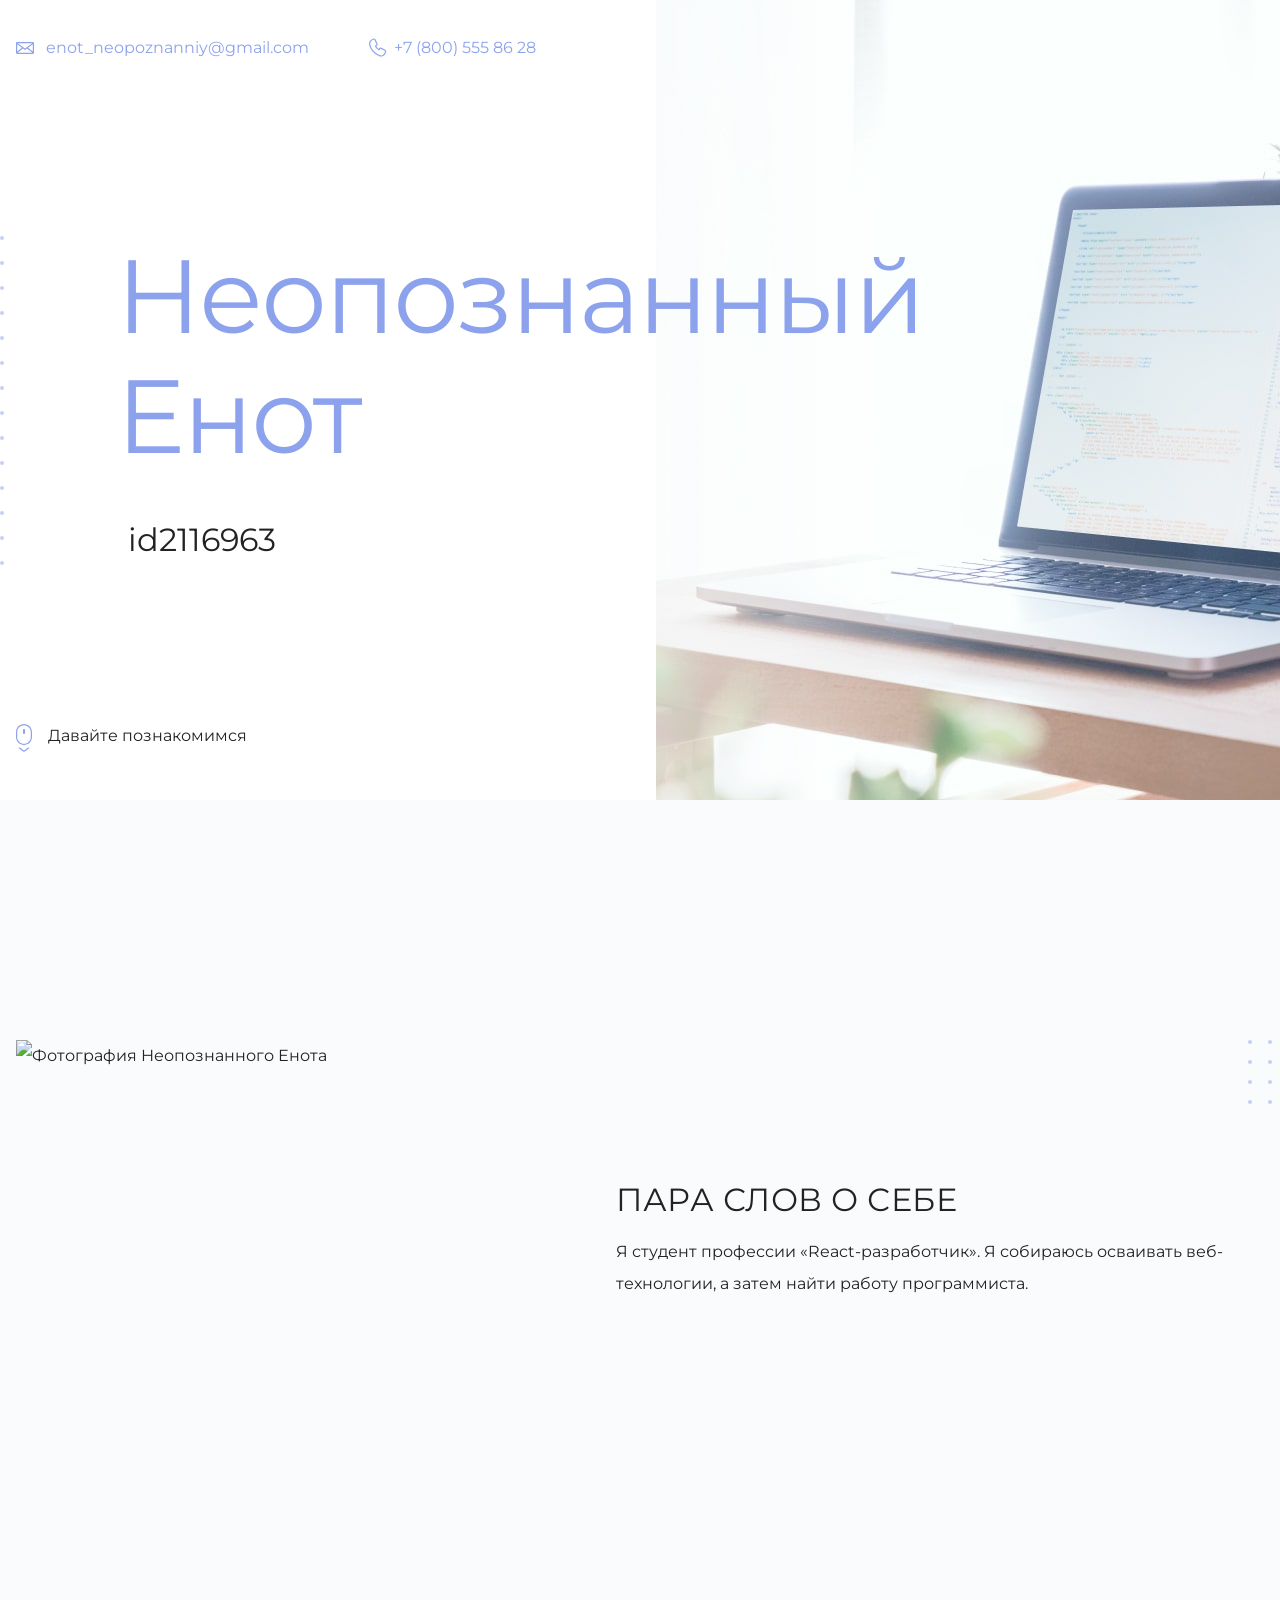
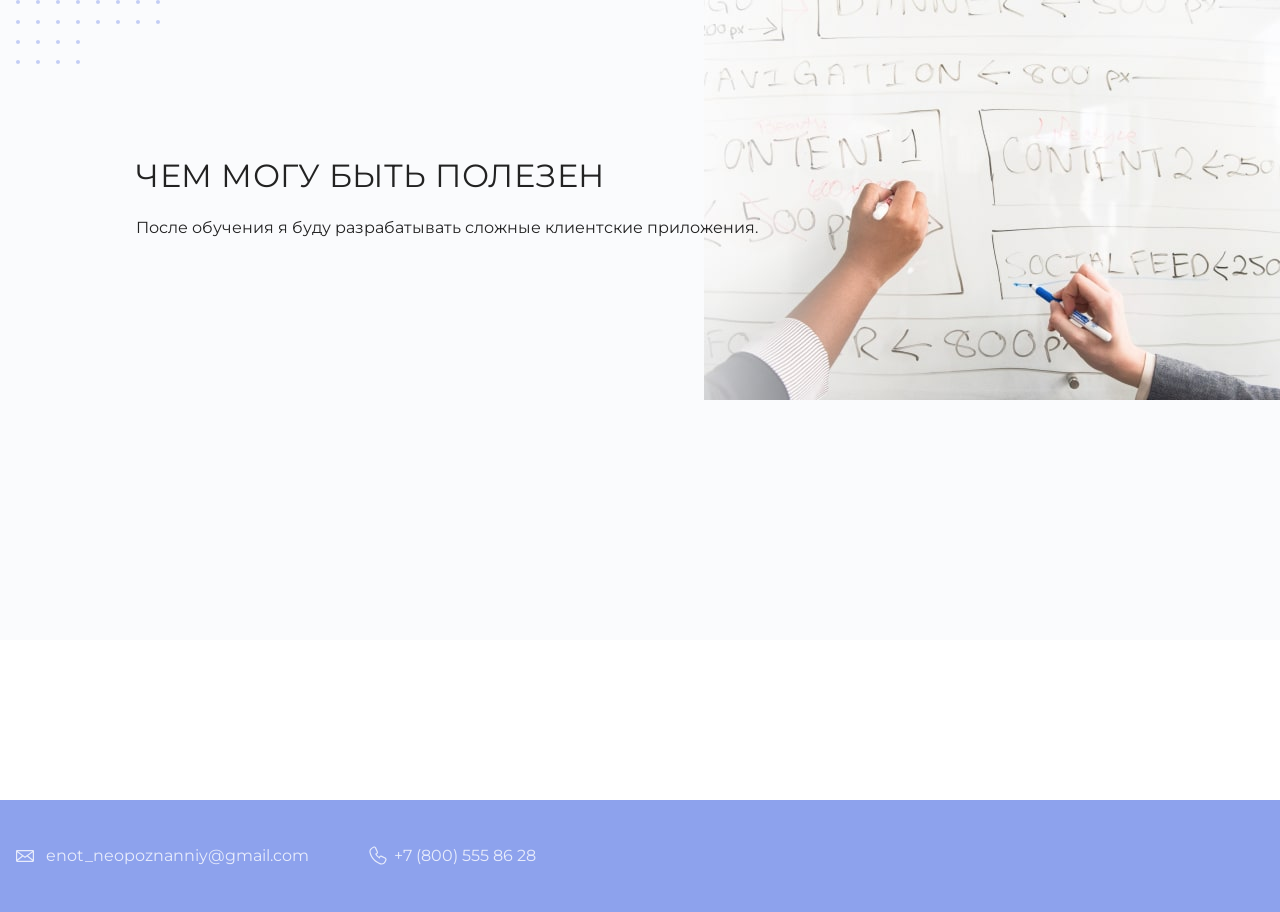
==== commit 0646f19a: "правильный id" ====
--- a/index.html
+++ b/index.html
@@ -19,7 +19,7 @@
       <section class="hero-image">
         <div class="container">
           <h1 class="heading">Неопознанный Енот</h1>
-          <p>id123456</p>
+          <p>id2116963</p>
         </div>
       </section>
 
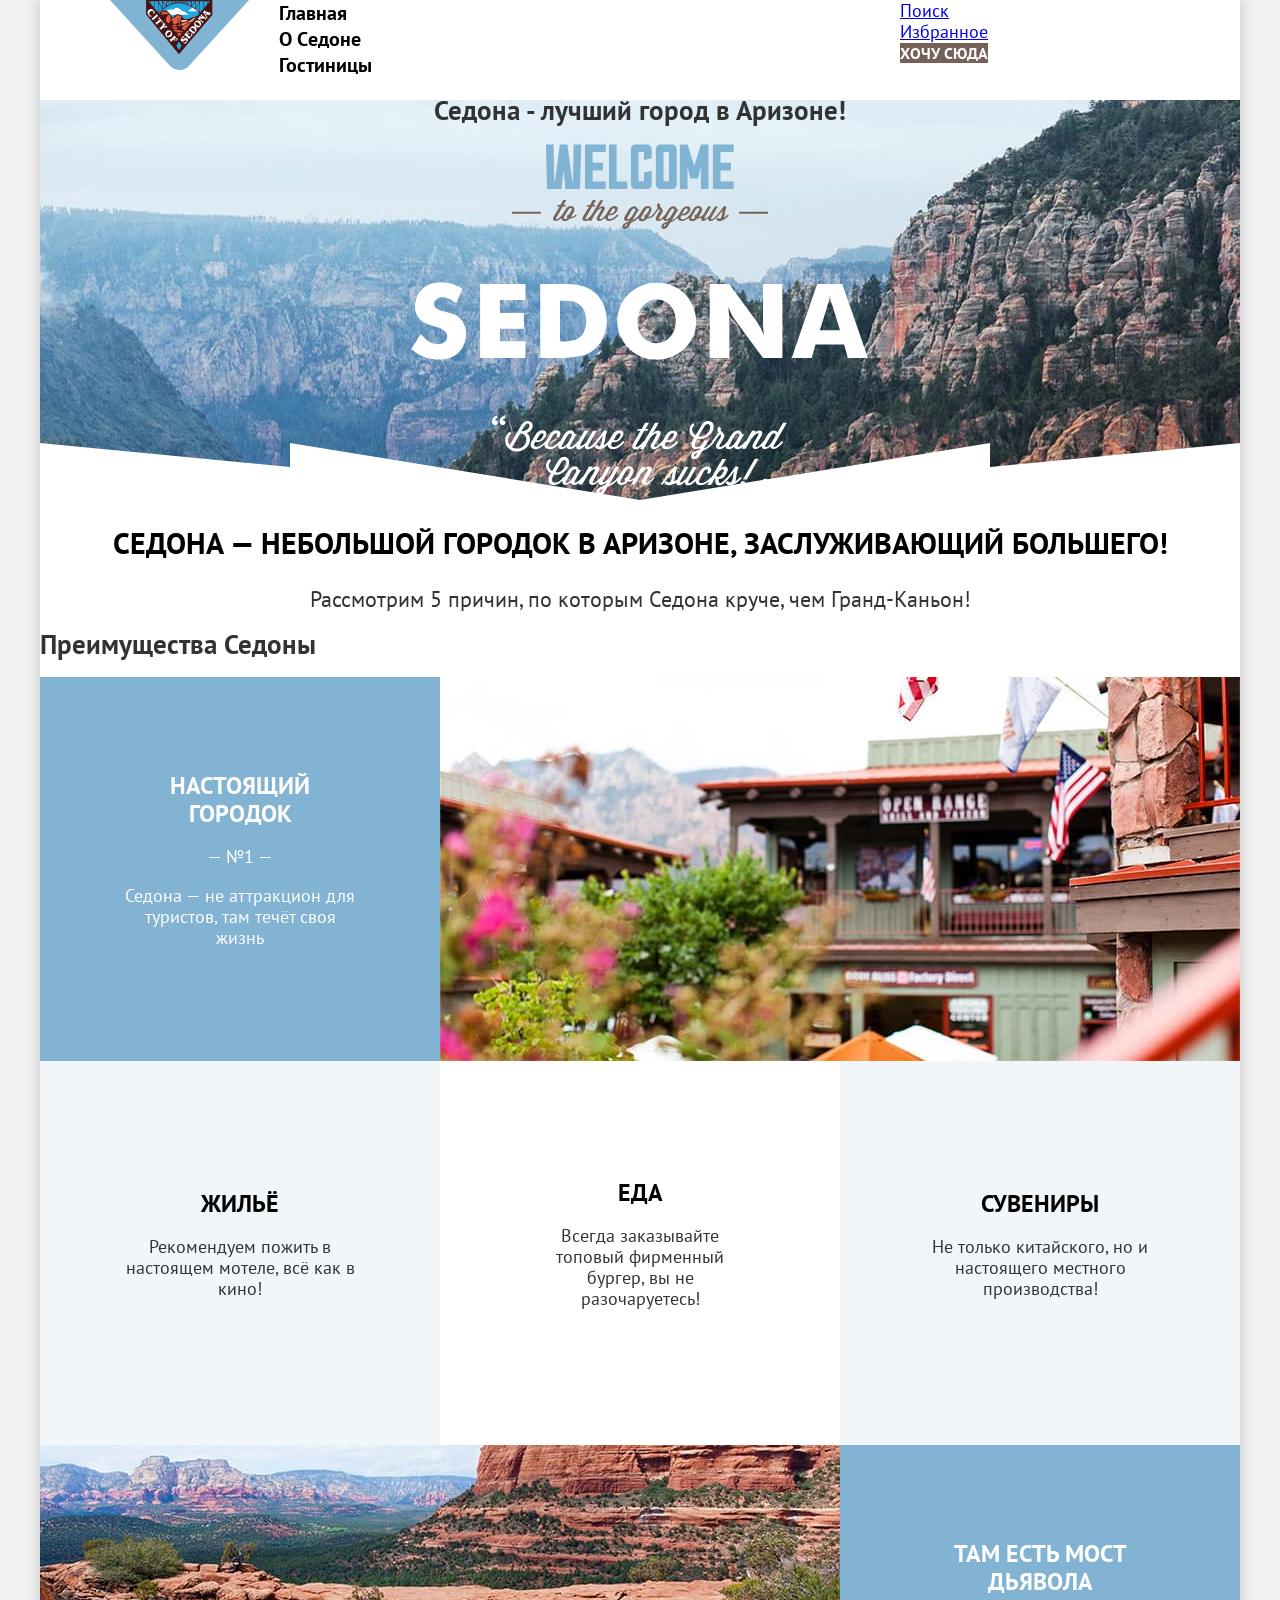
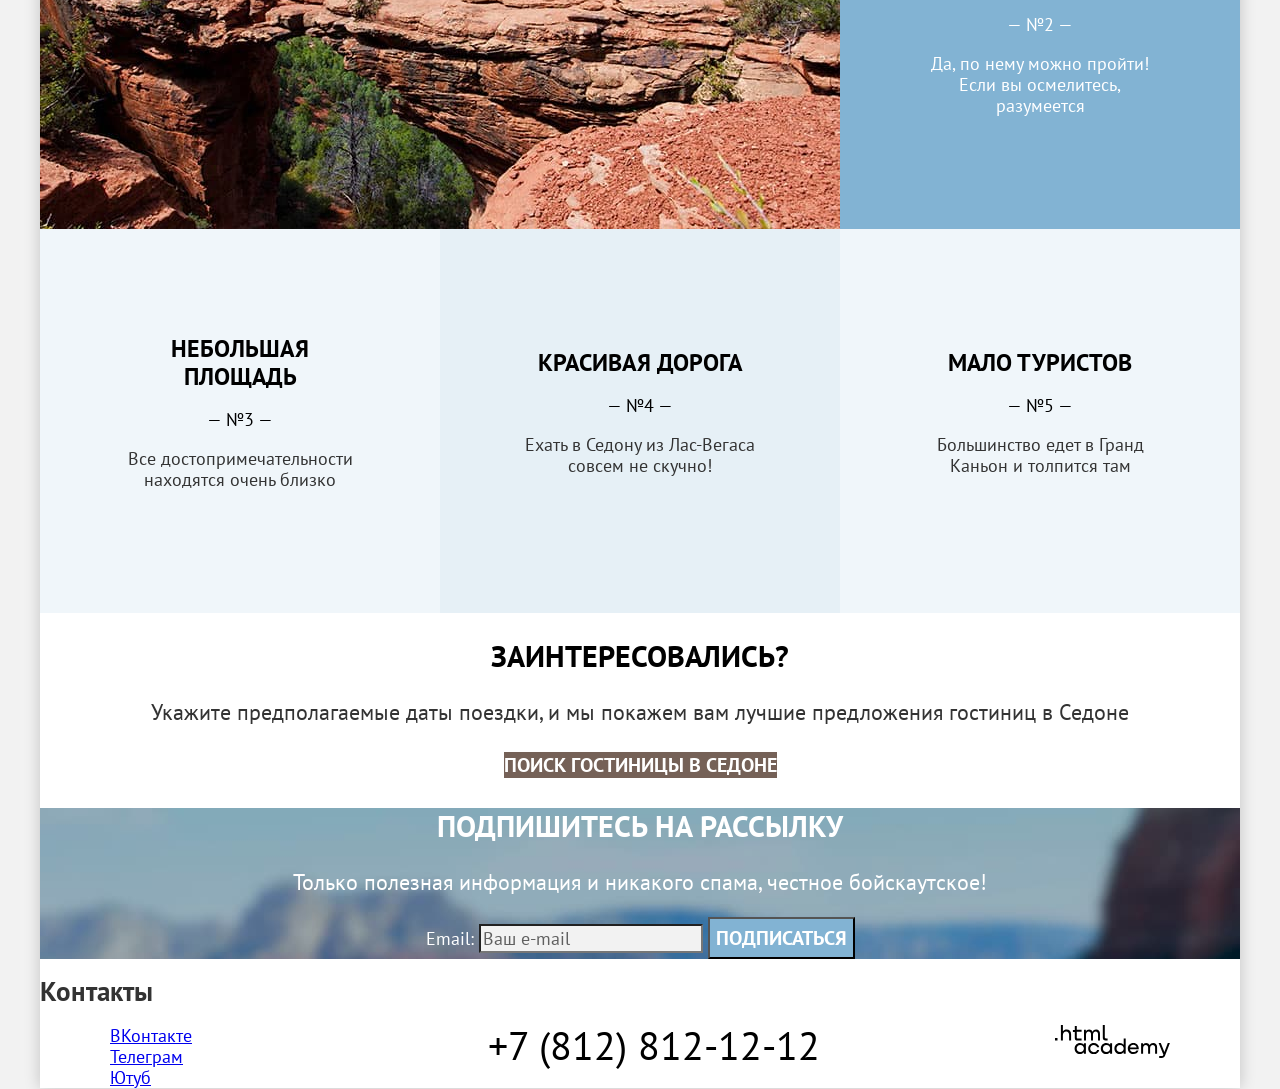
==== commit a073f284: "Sedona" ====
--- a/index.html
+++ b/index.html
@@ -1,51 +1,198 @@
 <!DOCTYPE html>
 <html lang="ru">
-  <head>
-    <meta charset="UTF-8">
-    <link rel="stylesheet" href="style.css">
-    <link href="https://fonts.googleapis.com/css?family=Montserrat:400,500,700|Old+Standard+TT&display=swap&subset=cyrillic" rel="stylesheet">
-    <title>Сайт-портфолио</title>
-  </head>
 
-  <body>
+<head>
+  <meta charset="utf-8">
+  <title>HTML Academy: Седона</title>
+  <link rel="stylesheet" href="styles/styles.css">
+  <link rel="icon" href="favicon.ico">
+</head>
+
+<body>
+  <div class="page-wrapper">
     <header class="page-header">
-      <div class="container">
-        <a class="header-email" href="mailto:enot_neopoznanniy@gmail.com">enot_neopoznanniy@gmail.com</a>
-        <a class="header-phone" href="tel:+78005558628">+7 (800) 555 86 28</a>
-      </div>
+      <nav class="navigation">
+        <a class="logo">
+          <img class="logo-image" src="images/icons/logo.svg" width="139" height="70" alt="Логотип Седоны.">
+        </a>
+        <ul class="navigation-list">
+          <li class="navigation-list-item">
+            <a class="navigation-list-link navigation-list-link-current">Главная</a>
+          </li>
+          <li class="navigation-list-item">
+            <a class="navigation-list-link" href="#">О Cедоне</a>
+          </li>
+          <li class="navigation-list-item">
+            <a class="navigation-list-link" href="catalog.html">Гостиницы</a>
+          </li>
+        </ul>
+        <ul class="navigation-user">
+          <li class="navigation-user-item">
+            <a class="navigation-user-link" href="#">
+              <span class="visually-hidden">Поиск</span>
+            </a>
+          </li>
+          <li class="navigation-user-item">
+            <a class="navigation-user-link" href="#">
+              <span class="visually-hidden">Избранное</span>
+            </a>
+          </li>
+          <li class="navigation-user-item">
+            <a class="btn" href="#">Хочу сюда</a>
+          </li>
+        </ul>
+      </nav>
     </header>
-
-    <main>
-      <section class="hero-image">
-        <div class="container">
-          <h1 class="heading">Неопознанный Енот</h1>
-          <p>id2116963</p>
+    <main class="index-main main-container">
+      <section class="welcome">
+        <h1 class="visually-hidden">Седона - лучший город в Аризоне!</h1>
+        <img class="welcome-image" src="images/welcome/welcome.svg" width="458" height="352"
+          alt="Добро пожаловать в Седону!">
+      </section>
+      <section class="section">
+        <h2 class="section-title">Седона — небольшой городок в Аризоне, заслуживающий большего!</h2>
+        <p class="section-description">Рассмотрим 5 причин, по которым Седона круче, чем Гранд-Каньон!</p>
+      </section>
+      <section class="advantages">
+        <h2 class="visually-hidden">Преимущества Седоны</h2>
+        <ol class="advantages-list">
+          <li class="advantages-item">
+            <div class="advantages-inner">
+              <div class="advantages-content background-blue">
+                <div class="advantages-texts">
+                  <h3 class="advantages-content-title text-white">Настоящий городок</h3>
+                  <p class="advantages-content-number text-white">— №1 —</p>
+                  <p class="advantages-content-description text-white">Седона — не аттракцион для туристов, там течёт
+                    своя
+                    жизнь</p>
+                </div>
+              </div>
+              <img class="advantages-image" src="images/photo/city.jpg" width="800" height="384"
+                alt="Фото улицы Седоны.">
+            </div>
+            <ul class="advantages-list">
+              <li class="advantages-item">
+                <div class="advantages-content background-blue-012">
+                  <div class="advantages-texts">
+                    <span class="advantages-content-icon"></span>
+                    <h4 class="advantages-content-title">Жильё</h4>
+                    <p class="advantages-content-description">Рекомендуем пожить в настоящем мотеле, всё как в кино!</p>
+                  </div>
+                </div>
+              </li>
+              <li class="advantages-item">
+                <div class="advantages-content">
+                  <div class="advantages-texts">
+                    <span class="advantages-content-icon"></span>
+                    <h4 class="advantages-content-title">Еда</h4>
+                    <p class="advantages-content-description">Всегда заказывайте топовый фирменный бургер, вы не
+                      разочаруетесь!</p>
+                  </div>
+                </div>
+              </li>
+              <li class="advantages-item">
+                <div class="advantages-content background-blue-012">
+                  <div class="advantages-texts">
+                    <span class="advantages-content-icon"></span>
+                    <h4 class="advantages-content-title">Сувениры</h4>
+                    <p class="advantages-content-description">Не только китайского, но и настоящего местного
+                      производства!
+                    </p>
+                  </div>
+                </div>
+              </li>
+            </ul>
+          </li>
+          <li class="advantages-item">
+            <div class="advantages-inner">
+              <img class="advantages-image" src="images/photo/canyon.jpg" width="800" height="384" alt="Фото каньона.">
+              <div class="advantages-content background-blue">
+                <div class="advantages-texts">
+                  <h3 class="advantages-content-title text-white">Там есть мост дьявола</h3>
+                  <p class="advantages-content-number text-white">— №2 —</p>
+                  <p class="advantages-content-description text-white">Да, по нему можно пройти! Если вы осмелитесь,
+                    разумеется</p>
+                </div>
+              </div>
+            </div>
+          </li>
+          <li class="advantages-item">
+            <div class="advantages-content background-blue-012">
+              <div class="advantages-texts">
+                <h3 class="advantages-content-title">Небольшая площадь</h3>
+                <p class="advantages-content-number">— №3 —</p>
+                <p class="advantages-content-description">Все достопримечательности находятся очень близко</p>
+              </div>
+            </div>
+          </li>
+          <li class="advantages-item">
+            <div class="advantages-content background-blue-02">
+              <div class="advantages-texts">
+                <h3 class="advantages-content-title">Красивая дорога</h3>
+                <p class="advantages-content-number">— №4 —</p>
+                <p class="advantages-content-description">Ехать в Седону из Лас-Вегаса совсем не скучно!</p>
+              </div>
+            </div>
+          </li>
+          <li class="advantages-item">
+            <div class="advantages-content background-blue-012">
+              <div class="advantages-texts">
+                <h3 class="advantages-content-title">Мало туристов</h3>
+                <p class="advantages-content-number">— №5 —</p>
+                <p class="advantages-content-description">Большинство едет в Гранд Каньон и толпится там</p>
+              </div>
+            </div>
+          </li>
+        </ol>
+      </section>
+      <section class="section section-interest">
+        <h2 class="section-title">Заинтересовались?</h2>
+        <p class="section-description">Укажите предполагаемые даты поездки, и мы покажем вам лучшие предложения
+          гостиниц в Седоне
+        </p>
+        <a class="btn btn-large" href="#">Поиск гостиницы в Седоне</a>
+      </section>
+    </main>
+    <footer class="page-footer">
+      <section class="section section-decoration">
+        <h2 class="section-title">Подпишитесь на рассылку</h2>
+        <p class="section-description">Только полезная информация и никакого спама, честное бойскаутское!</p>
+        <form class="mailing" action="https://echo.htmlacademy.ru/" method="post">
+          <label class="visually-hidden" for="mailing-email">Email:</label>
+          <input class="mailing-field" type="email" id="mailing-email" name="mailing-email" placeholder="Ваш e-mail"
+            required>
+          <button class="btn btn-large btn-second mailing-btn" type="submit">Подписаться</button>
+        </form>
+      </section>
+      <section class="contacts">
+        <h2 class="visually-hidden">Контакты</h2>
+        <div class="contacts-container">
+          <ul class="socials">
+            <li class="socials-item">
+              <a class="socials-link" href="https://vk.com/htmlacademy">
+                <span class="visually-hidden">ВКонтакте</span>
+              </a>
+            </li>
+            <li class="socials-item">
+              <a class="socials-link" href="https://t.me/htmlacademy">
+                <span class="visually-hidden">Телеграм</span>
+              </a>
+            </li>
+            <li class="socials-item">
+              <a class="socials-link" href="https://www.youtube.com/user/htmlacademyru">
+                <span class="visually-hidden">Ютуб</span>
+              </a>
+            </li>
+          </ul>
+          <a class="phone-number" href="tel:+78128121212">+7 (812) 812-12-12</a>
+          <a class="htmlacademy" href="https://htmlacademy.ru">
+            <img class="htmlacademy-logo" src="images/icons/html-academy.svg" width="115" height="33"
+              alt="Логотип HTML Academy.">
+          </a>
         </div>
       </section>
+    </footer>
+  </div>
+</body>
 
-      <section class="intro">
-        <div class="container">
-          <h2 class="subheading">Давайте познакомимся</h2>
-          <figure class="user-image">
-            <img src="files/user.jpg" width="928" height="536" alt="Фотография Неопознанного Енота">
-          </figure>
-          <div>
-            <h3>Пара слов о себе</h3>
-            <p>Я студент профессии «React-разработчик». Я собираюсь осваивать веб-технологии, а затем найти работу программиста.</p>
-          </div>
-          <div>
-            <h3>Чем могу быть полезен</h3>
-            <p>После обучения я буду разрабатывать сложные клиентские приложения.</p>
-          </div>
-      </section>
-    </main>
-
-    <footer class="page-footer">
-      <div class="container">
-        <a class="footer-email" href="mailto:enot_neopoznanniy@gmail.com">enot_neopoznanniy@gmail.com</a>
-        <a class="footer-phone" href="tel:+78005558628">+7 (800) 555 86 28
-        </a>
-      </div>
-    </footer>
-  </body>
 </html>
--- a/styles/styles.css
+++ b/styles/styles.css
@@ -0,0 +1,438 @@
+@font-face {
+  font-display: swap;
+  font-family: "PT Sans";
+  font-style: normal;
+  font-weight: 400;
+  src: url("../fonts/ptsans-400.woff2") format("woff2");
+}
+
+@font-face {
+  font-display: swap;
+  font-family: "PT Sans";
+  font-style: normal;
+  font-weight: 700;
+  src: url("../fonts/ptsans-700.woff2") format("woff2");
+}
+
+html {
+  height: 100%;
+}
+
+body {
+  height: 100%;
+  margin: 0;
+  color: #333;
+  font-family: "PT Sans", sans-serif;
+  font-size: 18px;
+  line-height: 21px;
+  background-color: #F2F2F2;
+}
+
+img {
+  max-width: 100%;
+  object-fit: contain;
+}
+
+button,
+input,
+select {
+  font-family: inherit;
+  font-size: 100%;
+}
+
+/* * */
+
+.page-wrapper {
+  min-height: 100%;
+  width: 1200px;
+  background: #fff;
+  box-shadow: 0px 0px 15px rgba(0, 0, 0, 0.2);
+  margin: 0 auto;
+  display: flex;
+  flex-direction: column;
+}
+
+/* * Navigation (Header) */
+
+.navigation {
+  display: flex;
+  width: 1060px;
+  margin: 0 auto;
+}
+
+.logo {
+  margin-right: 30px;
+}
+
+.navigation-list,
+.navigation-user {
+  list-style: none;
+  margin: 0;
+  padding: 0;
+}
+
+.navigation-list {
+  width: 400px;
+}
+
+.navigation-user {
+  width: 270px;
+  margin-left: auto;
+}
+
+.navigation-list-link {
+  color: #000;
+  font-size: 20px;
+  font-weight: 700;
+  line-height: 26px;
+  text-decoration: none;
+}
+
+/* * Buttons */
+
+.btn {
+  background-color: #756157;
+  color: #fff;
+  font-size: 16px;
+  font-weight: 700;
+  line-height: 20px;
+  text-decoration: none;
+  text-transform: uppercase;
+}
+
+.btn-large {
+  font-size: 20px;
+  line-height: 36px;
+}
+
+.btn-second {
+  background-color: #82B3D3;
+}
+
+.btn-selected {
+  background-color: #7DB54F;
+}
+
+.btn-disabled {
+  background-color: #F2F2F2;
+  color: #000;
+}
+
+/* * Main */
+
+.main-container {
+  flex-grow: 1;
+}
+
+/* * Welcome */
+
+.welcome {
+  background: url("../images/welcome/welcome-devider.svg") 0 100%/100% auto no-repeat,
+  url("../images/background/welcome-background.jpg") 0 0/cover no-repeat, #82B3D3;
+  text-align: center;
+}
+
+/* * Section */
+
+.section {
+  text-align: center;
+}
+
+.section-title {
+  color: #000;
+  font-size: 30px;
+  font-weight: 700;
+  line-height: 36px;
+  text-transform: uppercase;
+}
+
+.section-description {
+  font-size: 22px;
+  line-height: 26px;
+}
+
+.section-decoration {
+  background: #82B3D3 url("../images/background/mailing-background.jpg") 0 0/cover no-repeat;
+  color: #fff;
+}
+
+.section-decoration .section-title {
+  color: #fff;
+}
+
+/* * Advantages */
+
+.advantages-list {
+  display: flex;
+  flex-wrap: wrap;
+  margin: 0;
+  padding: 0;
+  list-style: none;
+}
+
+.advantages-inner {
+  display: flex;
+}
+
+.advantages-content {
+  width: 400px;
+  height: 384px;
+  display: flex;
+}
+
+.advantages-texts {
+  width: 230px;
+  margin: auto;
+  text-align: center;
+}
+
+.advantages-content-title {
+  color: #000;
+  font-size: 24px;
+  font-weight: 700;
+  line-height: 28px;
+  text-transform: uppercase;
+  margin: 0;
+}
+
+.advantages-content-number {
+  color: #000;
+}
+
+/* * Mailing */
+
+.mailing-field {
+  background-color: #F2F2F2;
+}
+
+.mailing-field::placeholder {
+  color: #000;
+  opacity: 0.6;
+}
+
+/* * Contacts */
+
+.contacts-container {
+  display: flex;
+  width: 1060px;
+  margin: 0 auto;
+  justify-content: space-between;
+}
+
+.socials {
+  list-style: none;
+  margin: 0;
+  padding: 0;
+  width: 142px;
+}
+
+.phone-number {
+  color: #000;
+  font-size: 40px;
+  line-height: 40px;
+  text-decoration: none;
+}
+
+/* * Page intro (filter) */
+
+.page-intro {
+  background: #82B3D3 url("../images/background/page-intro-background.jpg") 0 0/cover no-repeat;
+  color: #fff;
+}
+
+.page-intro-container {
+  width: 1060px;
+  margin: 0 auto;
+}
+
+.page-title {
+  font-size: 60px;
+  font-weight: 700;
+  line-height: 78px;
+  margin: 0;
+  padding: 0;
+}
+
+.breadcrumbs {
+  list-style: none;
+  margin: 0 0 40px 0;
+  padding: 0;
+}
+
+.breadcrumbs-link {
+  color: #fff;
+  font-size: 16px;
+  text-decoration: none;
+}
+
+.catalog-filter {
+  display: flex;
+  justify-content: space-between;
+}
+
+.catalog-filter-set {
+  display: flex;
+}
+
+.catalog-filter-group {
+  border: none;
+  margin: 0;
+  padding: 0;
+}
+
+.catalog-filter-group-first {
+  margin-right: 70px;
+}
+
+.catalog-filter-range{
+  width: 290px;
+}
+
+.catalog-filter-list {
+  list-style: none;
+  margin: 0;
+  padding: 0;
+}
+
+.catalog-filter-title {
+  font-size: 20px;
+  font-weight: 700;
+  line-height: 26px;
+  padding: 0;
+}
+
+.catalog-filter-price-number {
+  background-color: transparent;
+  color: inherit;
+  width: 130px;
+  margin: 0;
+  padding: 0;
+}
+
+.catalog-filter-price-number::placeholder {
+  color: #fff;
+  opacity: 0.3;
+  text-align: right;
+}
+
+.reset-btn {
+  background-color: transparent;
+  border: none;
+  font-weight: 400;
+  text-transform: capitalize;
+}
+
+.catalog-filter-buttons {
+  width: 160px;
+  display: flex;
+  flex-direction: column;
+}
+
+/* * Filter result */
+
+.filter-result {
+  width: 1060px;
+  margin: 0 auto;
+}
+
+.catalog-sorting {
+  display: flex;
+  align-items: center;
+}
+
+.catalog-sorting-text {
+  color: #000;
+  font-size: 30px;
+  font-weight: 700;
+  line-height: 36px;
+  text-transform: uppercase;
+  margin: 0 191px 0 0;
+}
+
+.catalog-sorting .select-control {
+  width: 290px;
+}
+
+
+.sorting-display {
+  list-style: none;
+  margin: 0;
+  margin-left: auto;
+  padding: 0;
+}
+
+/* * Cards */
+
+.catalog-card-list {
+  list-style: none;
+  margin: 0;
+  padding: 0;
+}
+
+.catalog-card-title {
+  color: #000;
+  font-size: 24px;
+  font-weight: 700;
+  line-height: 28px;
+}
+
+.catalog-card-rating {
+  background-color: #F2F2F2;
+  font-size: 16px;
+  line-height: 20px;
+  text-transform: uppercase;
+}
+
+.catalog-divider {
+  border: 1px solid #E6E6E6;
+}
+
+/* * Pagination */
+
+.catalog-pages {
+  display: flex;
+  align-items: center;
+}
+
+.pagination {
+  list-style: none;
+  margin: 0;
+  padding: 0;
+  display: flex;
+}
+.pagination-item:not(:last-child) {
+  margin-right: 8px;
+}
+
+/* * Select control */
+
+.catalog-pages-number {
+  margin: 0 51px 0 auto;
+}
+
+.catalog-pages .select-control {
+  width: 160px;
+}
+
+.select-control {
+  color: inherit;
+  height: 48px;
+}
+
+/* * Utility colors */
+
+.background-blue {
+  background-color: #82B3D3;
+}
+
+.background-blue-012 {
+  background: rgba(131, 179, 211, 0.12);
+}
+
+.background-blue-02 {
+  background: rgba(131, 179, 211, 0.2);
+}
+
+.text-white {
+  color: #fff;
+}
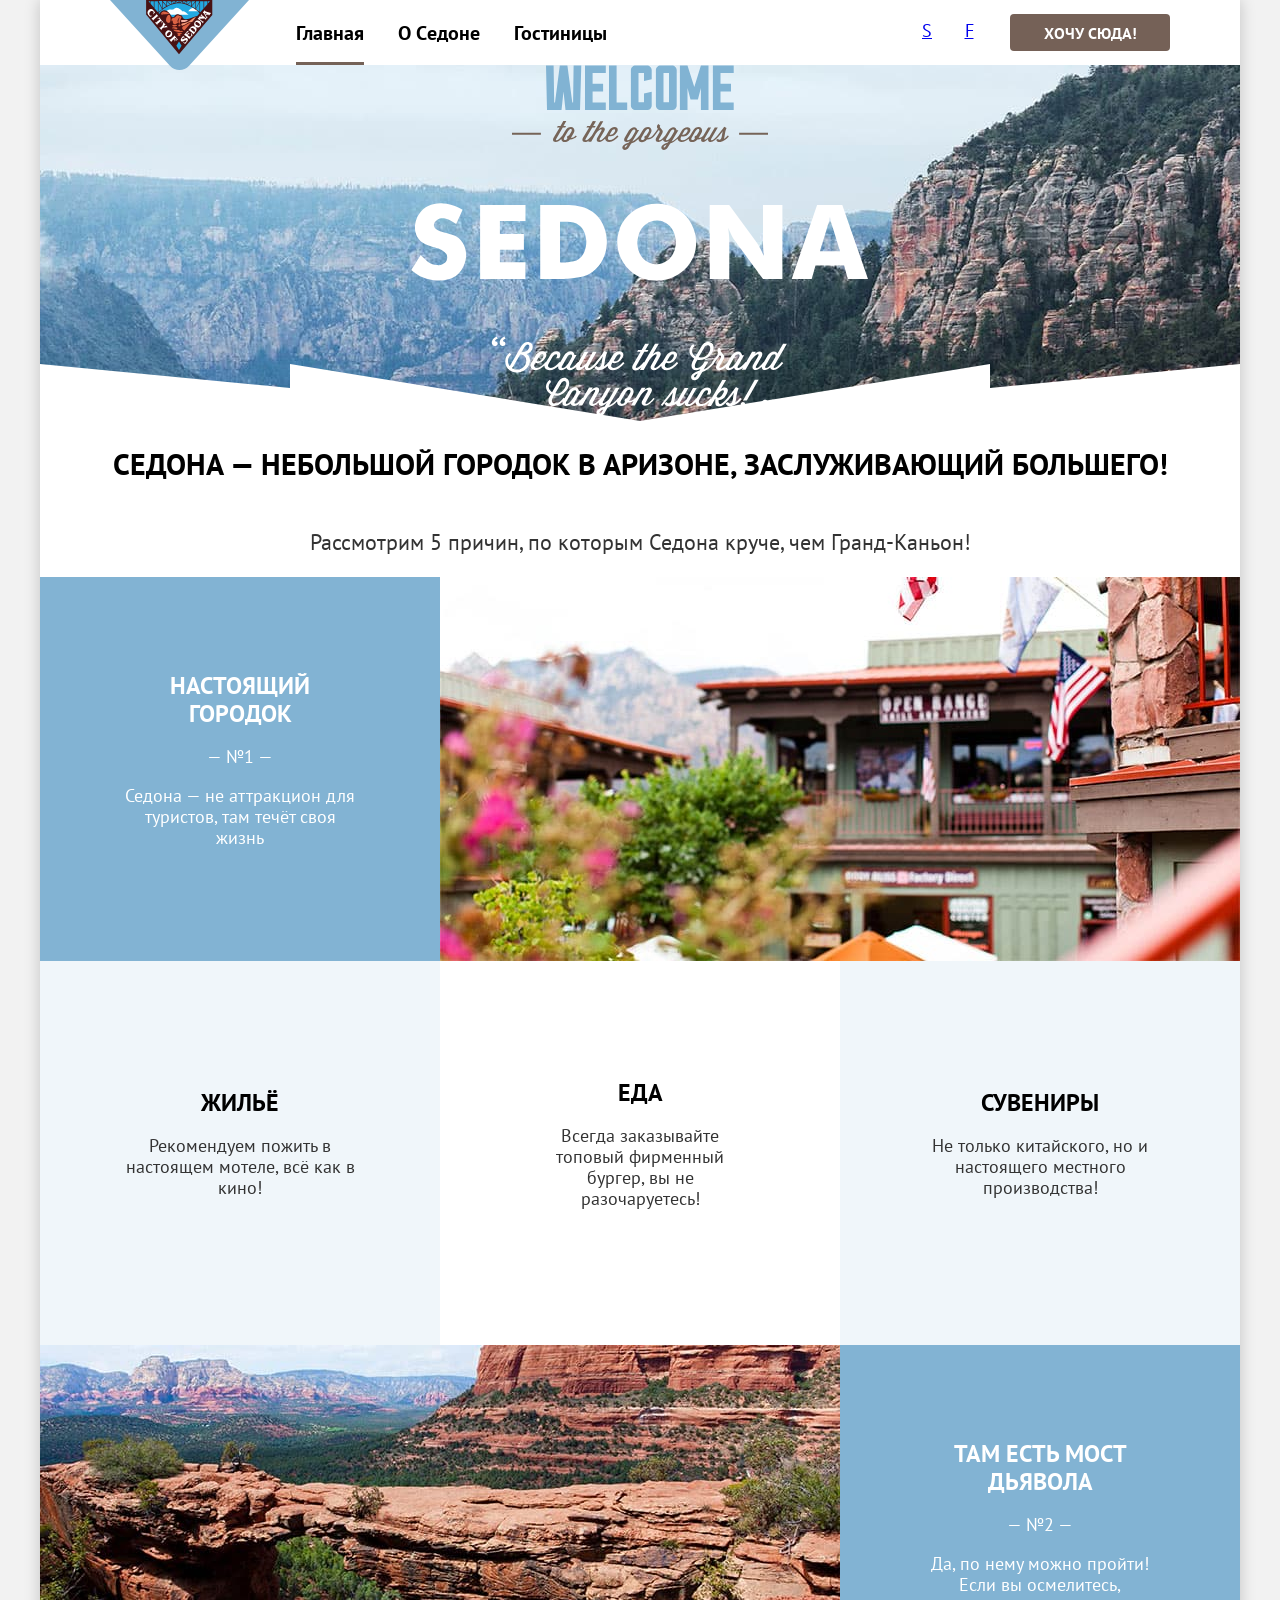
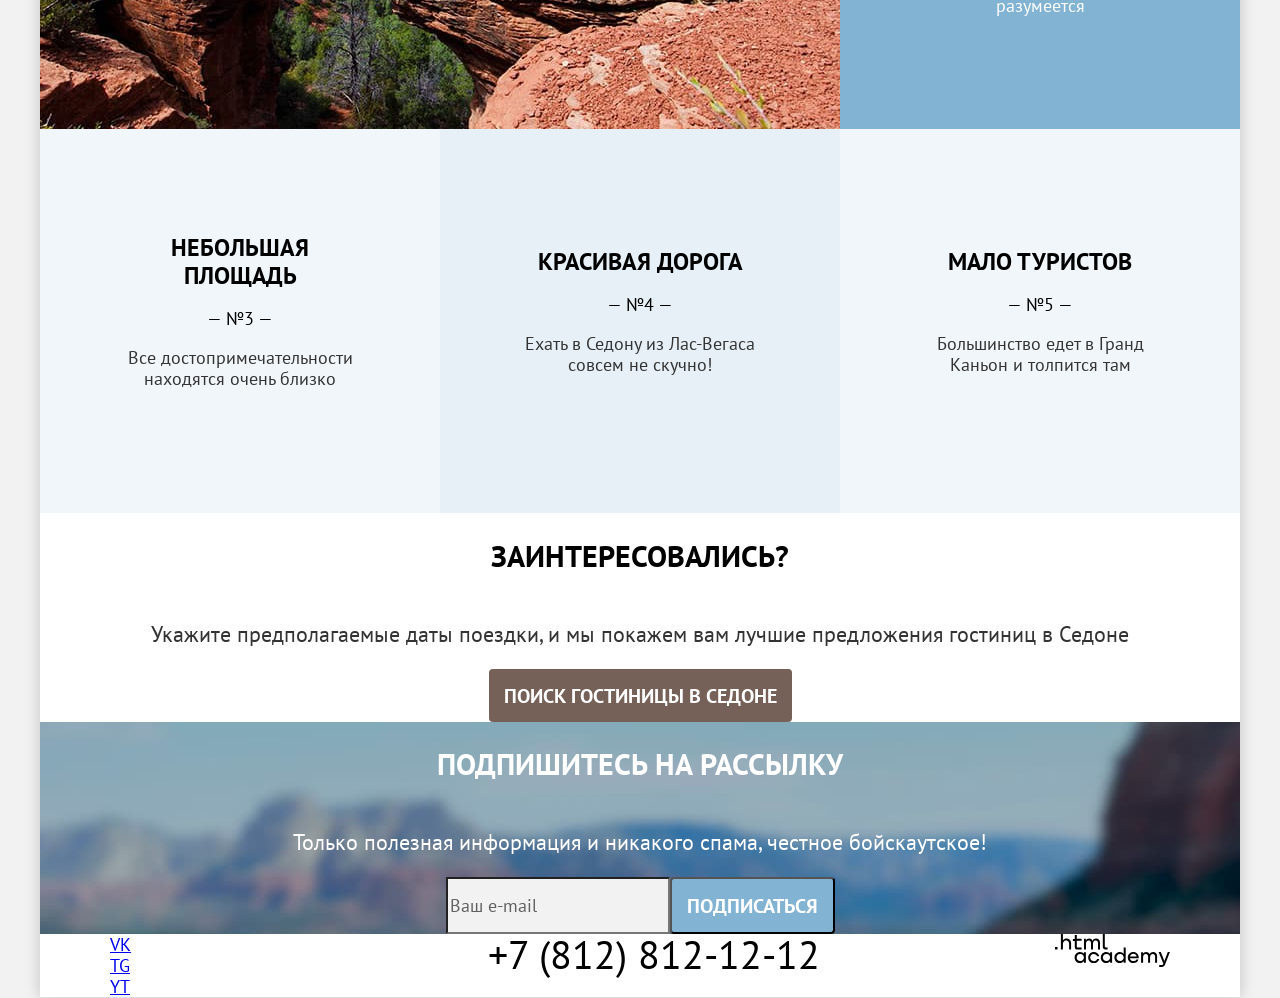
==== commit c188a76c: "new" ====
--- a/index.html
+++ b/index.html
@@ -1,198 +1,200 @@
 <!DOCTYPE html>
 <html lang="ru">
 
-<head>
-  <meta charset="utf-8">
-  <title>HTML Academy: Седона</title>
-  <link rel="stylesheet" href="styles/styles.css">
-  <link rel="icon" href="favicon.ico">
-</head>
+  <head>
+    <meta charset="utf-8">
+    <title>HTML Academy: Седона</title>
+    <link rel="stylesheet" href="styles/styles.css">
+    <link rel="icon" href="favicon.ico">
+  </head>
 
-<body>
-  <div class="page-wrapper">
-    <header class="page-header">
-      <nav class="navigation">
-        <a class="logo">
-          <img class="logo-image" src="images/icons/logo.svg" width="139" height="70" alt="Логотип Седоны.">
-        </a>
-        <ul class="navigation-list">
-          <li class="navigation-list-item">
-            <a class="navigation-list-link navigation-list-link-current">Главная</a>
-          </li>
-          <li class="navigation-list-item">
-            <a class="navigation-list-link" href="#">О Cедоне</a>
-          </li>
-          <li class="navigation-list-item">
-            <a class="navigation-list-link" href="catalog.html">Гостиницы</a>
-          </li>
-        </ul>
-        <ul class="navigation-user">
-          <li class="navigation-user-item">
-            <a class="navigation-user-link" href="#">
-              <span class="visually-hidden">Поиск</span>
-            </a>
-          </li>
-          <li class="navigation-user-item">
-            <a class="navigation-user-link" href="#">
-              <span class="visually-hidden">Избранное</span>
-            </a>
-          </li>
-          <li class="navigation-user-item">
-            <a class="btn" href="#">Хочу сюда</a>
-          </li>
-        </ul>
-      </nav>
-    </header>
-    <main class="index-main main-container">
-      <section class="welcome">
-        <h1 class="visually-hidden">Седона - лучший город в Аризоне!</h1>
-        <img class="welcome-image" src="images/welcome/welcome.svg" width="458" height="352"
-          alt="Добро пожаловать в Седону!">
-      </section>
-      <section class="section">
-        <h2 class="section-title">Седона — небольшой городок в Аризоне, заслуживающий большего!</h2>
-        <p class="section-description">Рассмотрим 5 причин, по которым Седона круче, чем Гранд-Каньон!</p>
-      </section>
-      <section class="advantages">
-        <h2 class="visually-hidden">Преимущества Седоны</h2>
-        <ol class="advantages-list">
-          <li class="advantages-item">
-            <div class="advantages-inner">
-              <div class="advantages-content background-blue">
-                <div class="advantages-texts">
-                  <h3 class="advantages-content-title text-white">Настоящий городок</h3>
-                  <p class="advantages-content-number text-white">— №1 —</p>
-                  <p class="advantages-content-description text-white">Седона — не аттракцион для туристов, там течёт
-                    своя
-                    жизнь</p>
-                </div>
-              </div>
-              <img class="advantages-image" src="images/photo/city.jpg" width="800" height="384"
-                alt="Фото улицы Седоны.">
-            </div>
-            <ul class="advantages-list">
-              <li class="advantages-item">
-                <div class="advantages-content background-blue-012">
-                  <div class="advantages-texts">
-                    <span class="advantages-content-icon"></span>
-                    <h4 class="advantages-content-title">Жильё</h4>
-                    <p class="advantages-content-description">Рекомендуем пожить в настоящем мотеле, всё как в кино!</p>
-                  </div>
-                </div>
+  <body>
+    <div class="page-wrapper">
+      <header class="page-header">
+        <nav class="navigation inner-container">
+          <a class="logo">
+            <img class="logo-image" src="images/icons/logo.svg" width="139" height="70" alt="Логотип Седоны.">
+          </a>
+          <ul class="navigation-list">
+            <li class="navigation-list-item">
+              <a class="navigation-list-link navigation-list-link-current">Главная</a>
+            </li>
+            <li class="navigation-list-item">
+              <a class="navigation-list-link" href="#">О Cедоне</a>
+            </li>
+            <li class="navigation-list-item">
+              <a class="navigation-list-link" href="catalog.html">Гостиницы</a>
+            </li>
+          </ul>
+          <ul class="navigation-user">
+            <li class="navigation-user-item">
+              <a class="navigation-user-link" href="#">S
+                <span class="visually-hidden">Поиск</span>
+              </a>
+            </li>
+            <li class="navigation-user-item">
+              <a class="navigation-user-link" href="#">F
+                <span class="visually-hidden">Избранное</span>
+              </a>
+            </li>
+            <li class="navigation-user-item navigation-user-item-btn">
+              <a class="btn btn-user" href="#">Хочу сюда!</a>
+            </li>
+          </ul>
+        </nav>
+      </header>
+      <main class="index-main main-container">
+        <section class="welcome">
+          <h1 class="visually-hidden">Седона - лучший город в Аризоне!</h1>
+          <img class="welcome-image" src="images/welcome/welcome.svg" width="458" height="352"
+            alt="Добро пожаловать в Седону!">
+        </section>
+        <section class="section">
+          <h2 class="section-title">Седона — небольшой городок в Аризоне, заслуживающий большего!</h2>
+          <p class="section-description">Рассмотрим 5 причин, по которым Седона круче, чем Гранд-Каньон!</p>
+        </section>
+        <section class="advantages">
+          <h2 class="visually-hidden">Преимущества Седоны</h2>
+          <ol class="advantages-list">
+            <li class="advantages-item advantages-item-wide">
+              <div class="advantages-inner">
+                <div class="advantages-content background-blue">
+                  <div class="advantages-content-container">
+                    <h3 class="advantages-content-title text-white">Настоящий городок</h3>
+                    <p class="advantages-content-number text-white">— №1 —</p>
+                    <p class="advantages-content-description text-white">Седона — не аттракцион для туристов, там течёт
+                      своя
+                      жизнь</p>
+                  </div>
+                </div>
+                <img class="advantages-image" src="images/photo/city.jpg" width="800" height="384"
+                  alt="Фото улицы Седоны.">
+              </div>
+              <ul class="advantages-list">
+                <li class="advantages-item">
+                  <div class="advantages-content background-blue-012">
+                    <div class="advantages-content-container">
+                      <span class="advantages-content-icon"></span>
+                      <h4 class="advantages-content-title">Жильё</h4>
+                      <p class="advantages-content-description">Рекомендуем пожить в настоящем мотеле, всё как в кино!
+                      </p>
+                    </div>
+                  </div>
+                </li>
+                <li class="advantages-item">
+                  <div class="advantages-content">
+                    <div class="advantages-content-container">
+                      <span class="advantages-content-icon"></span>
+                      <h4 class="advantages-content-title">Еда</h4>
+                      <p class="advantages-content-description">Всегда заказывайте топовый фирменный бургер, вы не
+                        разочаруетесь!</p>
+                    </div>
+                  </div>
+                </li>
+                <li class="advantages-item">
+                  <div class="advantages-content background-blue-012">
+                    <div class="advantages-content-container">
+                      <span class="advantages-content-icon"></span>
+                      <h4 class="advantages-content-title">Сувениры</h4>
+                      <p class="advantages-content-description">Не только китайского, но и настоящего местного
+                        производства!
+                      </p>
+                    </div>
+                  </div>
+                </li>
+              </ul>
+            </li>
+            <li class="advantages-item advantages-item-wide">
+              <div class="advantages-inner">
+                <img class="advantages-image" src="images/photo/canyon.jpg" width="800" height="384"
+                  alt="Фото каньона.">
+                <div class="advantages-content background-blue">
+                  <div class="advantages-content-container">
+                    <h3 class="advantages-content-title text-white">Там есть мост дьявола</h3>
+                    <p class="advantages-content-number text-white">— №2 —</p>
+                    <p class="advantages-content-description text-white">Да, по нему можно пройти! Если вы осмелитесь,
+                      разумеется</p>
+                  </div>
+                </div>
+              </div>
+            </li>
+            <li class="advantages-item">
+              <div class="advantages-content background-blue-012">
+                <div class="advantages-content-container">
+                  <h3 class="advantages-content-title">Небольшая площадь</h3>
+                  <p class="advantages-content-number">— №3 —</p>
+                  <p class="advantages-content-description">Все достопримечательности находятся очень близко</p>
+                </div>
+              </div>
+            </li>
+            <li class="advantages-item">
+              <div class="advantages-content background-blue-02">
+                <div class="advantages-content-container">
+                  <h3 class="advantages-content-title">Красивая дорога</h3>
+                  <p class="advantages-content-number">— №4 —</p>
+                  <p class="advantages-content-description">Ехать в Седону из Лас-Вегаса совсем не скучно!</p>
+                </div>
+              </div>
+            </li>
+            <li class="advantages-item">
+              <div class="advantages-content background-blue-012">
+                <div class="advantages-content-container">
+                  <h3 class="advantages-content-title">Мало туристов</h3>
+                  <p class="advantages-content-number">— №5 —</p>
+                  <p class="advantages-content-description">Большинство едет в Гранд Каньон и толпится там</p>
+                </div>
+              </div>
+            </li>
+          </ol>
+        </section>
+        <section class="section section-interest">
+          <h2 class="section-title">Заинтересовались?</h2>
+          <p class="section-description">Укажите предполагаемые даты поездки, и мы покажем вам лучшие предложения
+            гостиниц в Седоне
+          </p>
+          <a class="btn btn-large" href="#">Поиск гостиницы в Седоне</a>
+        </section>
+      </main>
+      <footer class="page-footer">
+        <section class="section section-decoration">
+          <h2 class="section-title">Подпишитесь на рассылку</h2>
+          <p class="section-description">Только полезная информация и никакого спама, честное бойскаутское!</p>
+          <form class="mailing" action="https://echo.htmlacademy.ru/" method="post">
+            <label class="visually-hidden" for="mailing-email">Email:</label>
+            <input class="mailing-field" type="email" id="mailing-email" name="mailing-email" placeholder="Ваш e-mail"
+              required>
+            <button class="btn btn-large btn-second mailing-btn" type="submit">Подписаться</button>
+          </form>
+        </section>
+        <section class="contacts">
+          <h2 class="visually-hidden">Контакты</h2>
+          <div class="contacts-container inner-container">
+            <ul class="socials">
+              <li class="socials-item">
+                <a class="socials-link" href="https://vk.com/htmlacademy">VK
+                  <span class="visually-hidden">ВКонтакте</span>
+                </a>
               </li>
-              <li class="advantages-item">
-                <div class="advantages-content">
-                  <div class="advantages-texts">
-                    <span class="advantages-content-icon"></span>
-                    <h4 class="advantages-content-title">Еда</h4>
-                    <p class="advantages-content-description">Всегда заказывайте топовый фирменный бургер, вы не
-                      разочаруетесь!</p>
-                  </div>
-                </div>
+              <li class="socials-item">
+                <a class="socials-link" href="https://t.me/htmlacademy">TG
+                  <span class="visually-hidden">Телеграм</span>
+                </a>
               </li>
-              <li class="advantages-item">
-                <div class="advantages-content background-blue-012">
-                  <div class="advantages-texts">
-                    <span class="advantages-content-icon"></span>
-                    <h4 class="advantages-content-title">Сувениры</h4>
-                    <p class="advantages-content-description">Не только китайского, но и настоящего местного
-                      производства!
-                    </p>
-                  </div>
-                </div>
+              <li class="socials-item">
+                <a class="socials-link" href="https://www.youtube.com/user/htmlacademyru">YT
+                  <span class="visually-hidden">Ютуб</span>
+                </a>
               </li>
             </ul>
-          </li>
-          <li class="advantages-item">
-            <div class="advantages-inner">
-              <img class="advantages-image" src="images/photo/canyon.jpg" width="800" height="384" alt="Фото каньона.">
-              <div class="advantages-content background-blue">
-                <div class="advantages-texts">
-                  <h3 class="advantages-content-title text-white">Там есть мост дьявола</h3>
-                  <p class="advantages-content-number text-white">— №2 —</p>
-                  <p class="advantages-content-description text-white">Да, по нему можно пройти! Если вы осмелитесь,
-                    разумеется</p>
-                </div>
-              </div>
-            </div>
-          </li>
-          <li class="advantages-item">
-            <div class="advantages-content background-blue-012">
-              <div class="advantages-texts">
-                <h3 class="advantages-content-title">Небольшая площадь</h3>
-                <p class="advantages-content-number">— №3 —</p>
-                <p class="advantages-content-description">Все достопримечательности находятся очень близко</p>
-              </div>
-            </div>
-          </li>
-          <li class="advantages-item">
-            <div class="advantages-content background-blue-02">
-              <div class="advantages-texts">
-                <h3 class="advantages-content-title">Красивая дорога</h3>
-                <p class="advantages-content-number">— №4 —</p>
-                <p class="advantages-content-description">Ехать в Седону из Лас-Вегаса совсем не скучно!</p>
-              </div>
-            </div>
-          </li>
-          <li class="advantages-item">
-            <div class="advantages-content background-blue-012">
-              <div class="advantages-texts">
-                <h3 class="advantages-content-title">Мало туристов</h3>
-                <p class="advantages-content-number">— №5 —</p>
-                <p class="advantages-content-description">Большинство едет в Гранд Каньон и толпится там</p>
-              </div>
-            </div>
-          </li>
-        </ol>
-      </section>
-      <section class="section section-interest">
-        <h2 class="section-title">Заинтересовались?</h2>
-        <p class="section-description">Укажите предполагаемые даты поездки, и мы покажем вам лучшие предложения
-          гостиниц в Седоне
-        </p>
-        <a class="btn btn-large" href="#">Поиск гостиницы в Седоне</a>
-      </section>
-    </main>
-    <footer class="page-footer">
-      <section class="section section-decoration">
-        <h2 class="section-title">Подпишитесь на рассылку</h2>
-        <p class="section-description">Только полезная информация и никакого спама, честное бойскаутское!</p>
-        <form class="mailing" action="https://echo.htmlacademy.ru/" method="post">
-          <label class="visually-hidden" for="mailing-email">Email:</label>
-          <input class="mailing-field" type="email" id="mailing-email" name="mailing-email" placeholder="Ваш e-mail"
-            required>
-          <button class="btn btn-large btn-second mailing-btn" type="submit">Подписаться</button>
-        </form>
-      </section>
-      <section class="contacts">
-        <h2 class="visually-hidden">Контакты</h2>
-        <div class="contacts-container">
-          <ul class="socials">
-            <li class="socials-item">
-              <a class="socials-link" href="https://vk.com/htmlacademy">
-                <span class="visually-hidden">ВКонтакте</span>
-              </a>
-            </li>
-            <li class="socials-item">
-              <a class="socials-link" href="https://t.me/htmlacademy">
-                <span class="visually-hidden">Телеграм</span>
-              </a>
-            </li>
-            <li class="socials-item">
-              <a class="socials-link" href="https://www.youtube.com/user/htmlacademyru">
-                <span class="visually-hidden">Ютуб</span>
-              </a>
-            </li>
-          </ul>
-          <a class="phone-number" href="tel:+78128121212">+7 (812) 812-12-12</a>
-          <a class="htmlacademy" href="https://htmlacademy.ru">
-            <img class="htmlacademy-logo" src="images/icons/html-academy.svg" width="115" height="33"
-              alt="Логотип HTML Academy.">
-          </a>
-        </div>
-      </section>
-    </footer>
-  </div>
-</body>
+            <a class="phone-number" href="tel:+78128121212">+7 (812) 812-12-12</a>
+            <a class="htmlacademy" href="https://htmlacademy.ru">
+              <img class="htmlacademy-logo" src="images/icons/html-academy.svg" width="115" height="33"
+                alt="Логотип HTML Academy.">
+            </a>
+          </div>
+        </section>
+      </footer>
+    </div>
+  </body>
 
 </html>
--- a/styles/styles.css
+++ b/styles/styles.css
@@ -40,57 +40,24 @@
   font-size: 100%;
 }
 
-/* * */
-
-.page-wrapper {
-  min-height: 100%;
-  width: 1200px;
-  background: #fff;
-  box-shadow: 0px 0px 15px rgba(0, 0, 0, 0.2);
-  margin: 0 auto;
-  display: flex;
-  flex-direction: column;
-}
-
-/* * Navigation (Header) */
-
-.navigation {
-  display: flex;
-  width: 1060px;
-  margin: 0 auto;
-}
-
-.logo {
-  margin-right: 30px;
-}
-
-.navigation-list,
-.navigation-user {
-  list-style: none;
-  margin: 0;
-  padding: 0;
-}
-
-.navigation-list {
-  width: 400px;
-}
-
-.navigation-user {
-  width: 270px;
-  margin-left: auto;
-}
-
-.navigation-list-link {
-  color: #000;
-  font-size: 20px;
-  font-weight: 700;
-  line-height: 26px;
-  text-decoration: none;
+.visually-hidden {
+  position: absolute;
+  width: 1px;
+  height: 1px;
+  margin: -1px;
+  border: 0;
+  padding: 0;
+  white-space: nowrap;
+  clip-path: inset(100%);
+  clip: rect(0 0 0 0);
+  overflow: hidden;
 }
 
 /* * Buttons */
 
 .btn {
+  display: block;
+  text-align: center;
   background-color: #756157;
   color: #fff;
   font-size: 16px;
@@ -98,6 +65,8 @@
   line-height: 20px;
   text-decoration: none;
   text-transform: uppercase;
+  padding: 9px 15px 8px;
+  border-radius: 4px;
 }
 
 .btn-large {
@@ -118,6 +87,94 @@
   color: #000;
 }
 
+/* * */
+
+.page-wrapper {
+  min-height: 100%;
+  max-width: 1200px;
+  background: #fff;
+  box-shadow: 0 0 15px rgba(0, 0, 0, 0.2);
+  margin: 0 auto;
+  display: flex;
+  flex-direction: column;
+}
+
+.inner-container {
+  max-width: 1060px;
+  margin: 0 auto;
+}
+
+/* * Navigation (Header) */
+
+.navigation {
+  display: flex;
+}
+
+.logo {
+  margin-right: 30px;
+  height: 65px;
+  z-index: 1;
+}
+
+.navigation-list,
+.navigation-user {
+  list-style: none;
+  margin: 0;
+  padding: 0;
+  display: flex;
+  flex-wrap: wrap;
+  align-items: flex-start;
+}
+
+.navigation-list {
+  flex: 1 1 400px;
+}
+
+.navigation-list-link {
+  display: block;
+  color: #000;
+  font-size: 20px;
+  font-weight: 700;
+  line-height: 26px;
+  text-decoration: none;
+  height: 100%;
+  padding: 20px 0 19px 0;
+  margin: 0 17px;
+  min-width: 42px;
+  text-align: center;
+}
+
+.navigation-list-link-current {
+  padding-bottom: 16px;
+  border-bottom: 3px solid #756257;
+}
+
+.navigation-user {
+  width: 400px;
+  margin-left: auto;
+  justify-content: flex-end;
+}
+
+.navigation-user-link {
+  box-sizing: border-box;
+  display: block;
+  text-align: center;
+  padding: 20px 10px 19px;
+  min-width: 42px;
+  min-height: 65px;
+}
+
+.navigation-user-item-btn {
+  display: flex;
+  align-items: center;
+  min-height: 65px;
+}
+
+.btn-user {
+  min-width: 130px;
+  margin-left: 20px;
+}
+
 /* * Main */
 
 .main-container {
@@ -128,7 +185,7 @@
 
 .welcome {
   background: url("../images/welcome/welcome-devider.svg") 0 100%/100% auto no-repeat,
-  url("../images/background/welcome-background.jpg") 0 0/cover no-repeat, #82B3D3;
+    url("../images/background/welcome-background.jpg") 0 0/cover no-repeat, #82B3D3;
   text-align: center;
 }
 
@@ -136,6 +193,9 @@
 
 .section {
   text-align: center;
+  display: flex;
+  flex-direction: column;
+  align-items: center;
 }
 
 .section-title {
@@ -174,16 +234,34 @@
   display: flex;
 }
 
+.advantages-item:not(.advantages-item-wide) {
+  width: calc(100% / 3);
+}
+
+.advantages-item-wide {
+  width: 100%;
+}
+
+.advantages-inner .advantages-content {
+  width: calc(100% / 3);
+}
+
+.advantages-image {
+  flex-grow: 1;
+  overflow: hidden;
+  object-fit: cover;
+}
+
 .advantages-content {
-  width: 400px;
   height: 384px;
   display: flex;
 }
 
-.advantages-texts {
-  width: 230px;
+.advantages-content-container {
+  max-width: 230px;
   margin: auto;
   text-align: center;
+  padding: 15px;
 }
 
 .advantages-content-title {
@@ -201,6 +279,10 @@
 
 /* * Mailing */
 
+.mailing {
+  display: flex;
+}
+
 .mailing-field {
   background-color: #F2F2F2;
 }
@@ -214,8 +296,6 @@
 
 .contacts-container {
   display: flex;
-  width: 1060px;
-  margin: 0 auto;
   justify-content: space-between;
 }
 
@@ -240,11 +320,6 @@
   color: #fff;
 }
 
-.page-intro-container {
-  width: 1060px;
-  margin: 0 auto;
-}
-
 .page-title {
   font-size: 60px;
   font-weight: 700;
@@ -268,10 +343,13 @@
 .catalog-filter {
   display: flex;
   justify-content: space-between;
+  flex-wrap: wrap;
+  column-gap: 50px;
 }
 
 .catalog-filter-set {
   display: flex;
+  margin-bottom: 70px;
 }
 
 .catalog-filter-group {
@@ -284,7 +362,7 @@
   margin-right: 70px;
 }
 
-.catalog-filter-range{
+.catalog-filter-range {
   width: 290px;
 }
 
@@ -330,11 +408,6 @@
 
 /* * Filter result */
 
-.filter-result {
-  width: 1060px;
-  margin: 0 auto;
-}
-
 .catalog-sorting {
   display: flex;
   align-items: center;
@@ -346,19 +419,21 @@
   font-weight: 700;
   line-height: 36px;
   text-transform: uppercase;
-  margin: 0 191px 0 0;
+  margin: 0;
+  margin-right: 30px;
 }
 
 .catalog-sorting .select-control {
   width: 290px;
+  margin: 0 78px 0 auto
 }
 
 
 .sorting-display {
   list-style: none;
   margin: 0;
-  margin-left: auto;
-  padding: 0;
+  padding: 0;
+  min-width: 160px;
 }
 
 /* * Cards */
@@ -367,6 +442,22 @@
   list-style: none;
   margin: 0;
   padding: 0;
+  display: flex;
+  flex-wrap: wrap;
+  padding-bottom: 66px;
+  border-bottom: 1px solid #E6E6E6;
+  margin-bottom: 30px;
+}
+
+.catalog-card-item {
+  box-sizing: border-box;
+  padding: 20px;
+  margin-right: 18px;
+  width: 340px;
+}
+
+.catalog-card-item:nth-child(3n) {
+  margin-right: 0;
 }
 
 .catalog-card-title {
@@ -399,26 +490,32 @@
   margin: 0;
   padding: 0;
   display: flex;
-}
+  margin-right: 30px;
+}
+
 .pagination-item:not(:last-child) {
   margin-right: 8px;
 }
 
+.catalog-pages-group {
+  width: 386px;
+  display: flex;
+  justify-content: space-between;
+  align-items: center;
+  margin-left: auto;
+}
+
 /* * Select control */
-
-.catalog-pages-number {
-  margin: 0 51px 0 auto;
-}
-
-.catalog-pages .select-control {
-  width: 160px;
-}
 
 .select-control {
   color: inherit;
   height: 48px;
 }
 
+.catalog-pages .select-control {
+  width: 160px;
+}
+
 /* * Utility colors */
 
 .background-blue {
